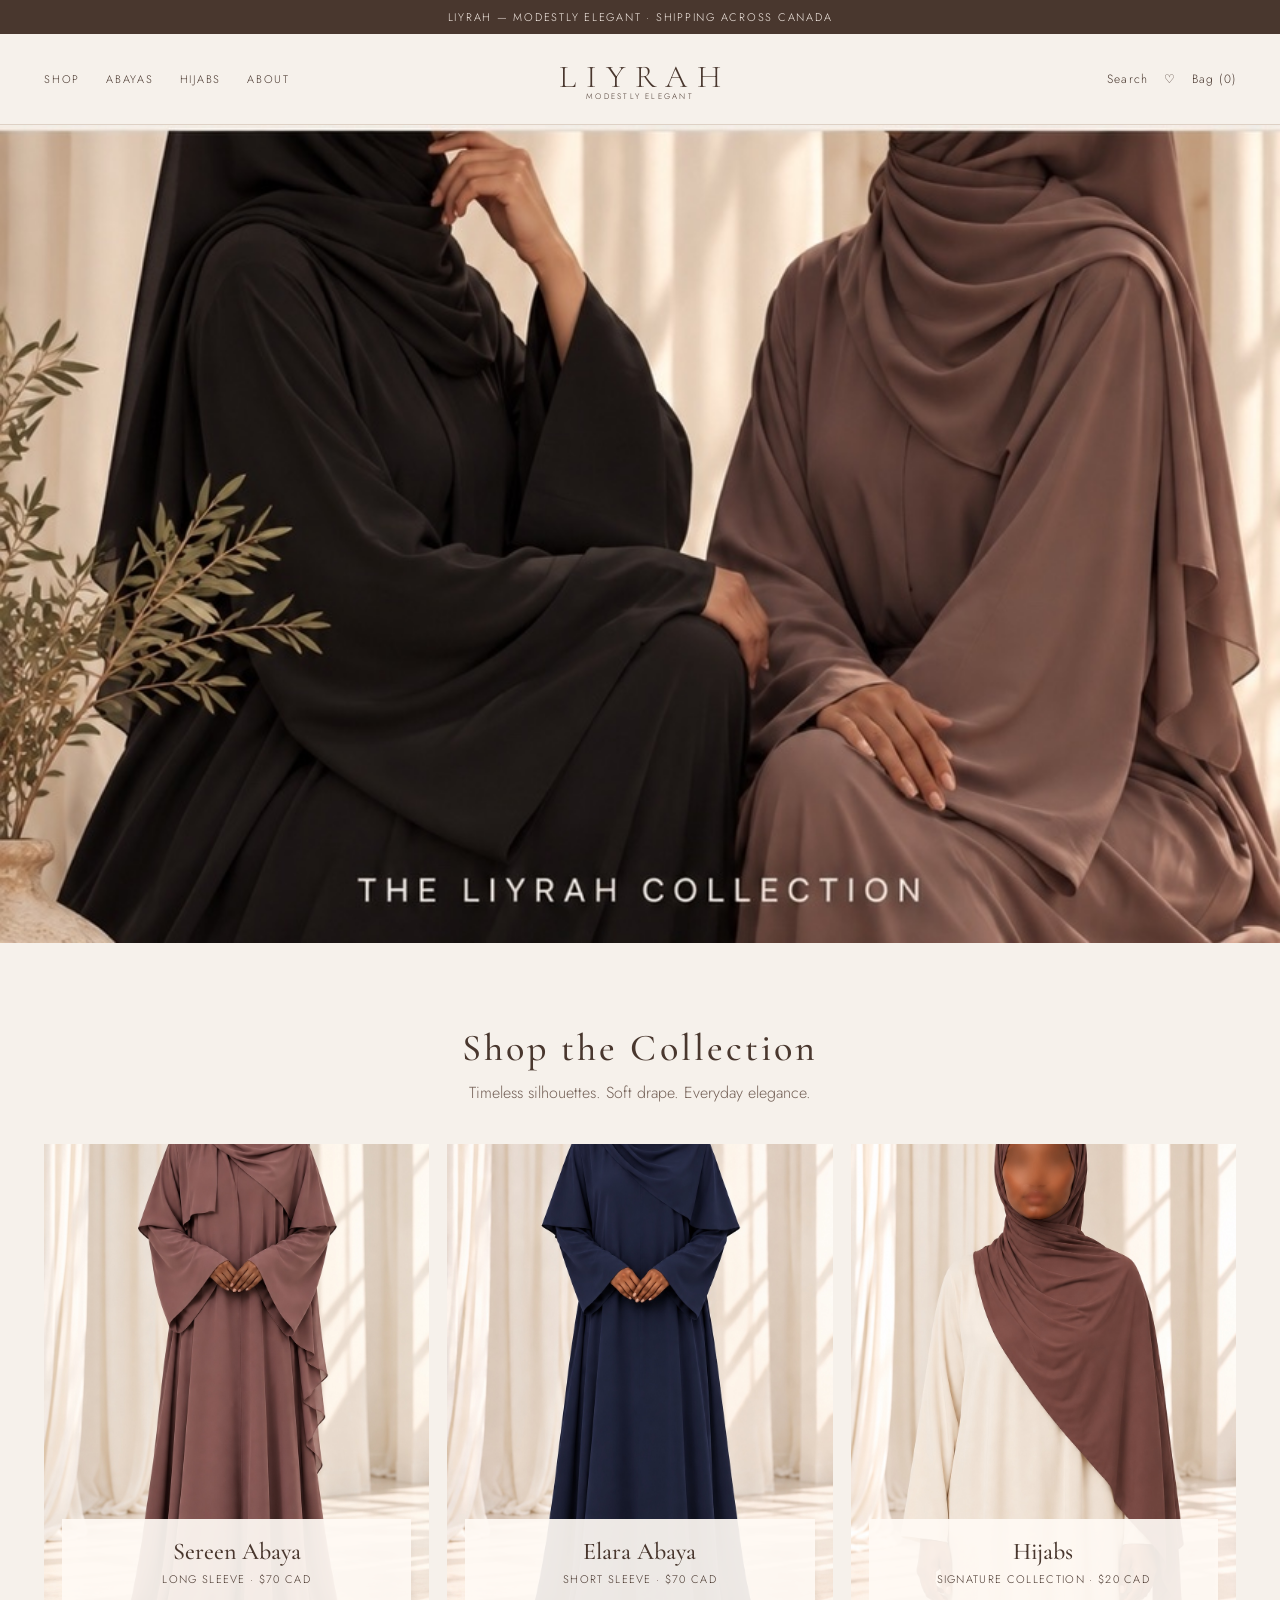
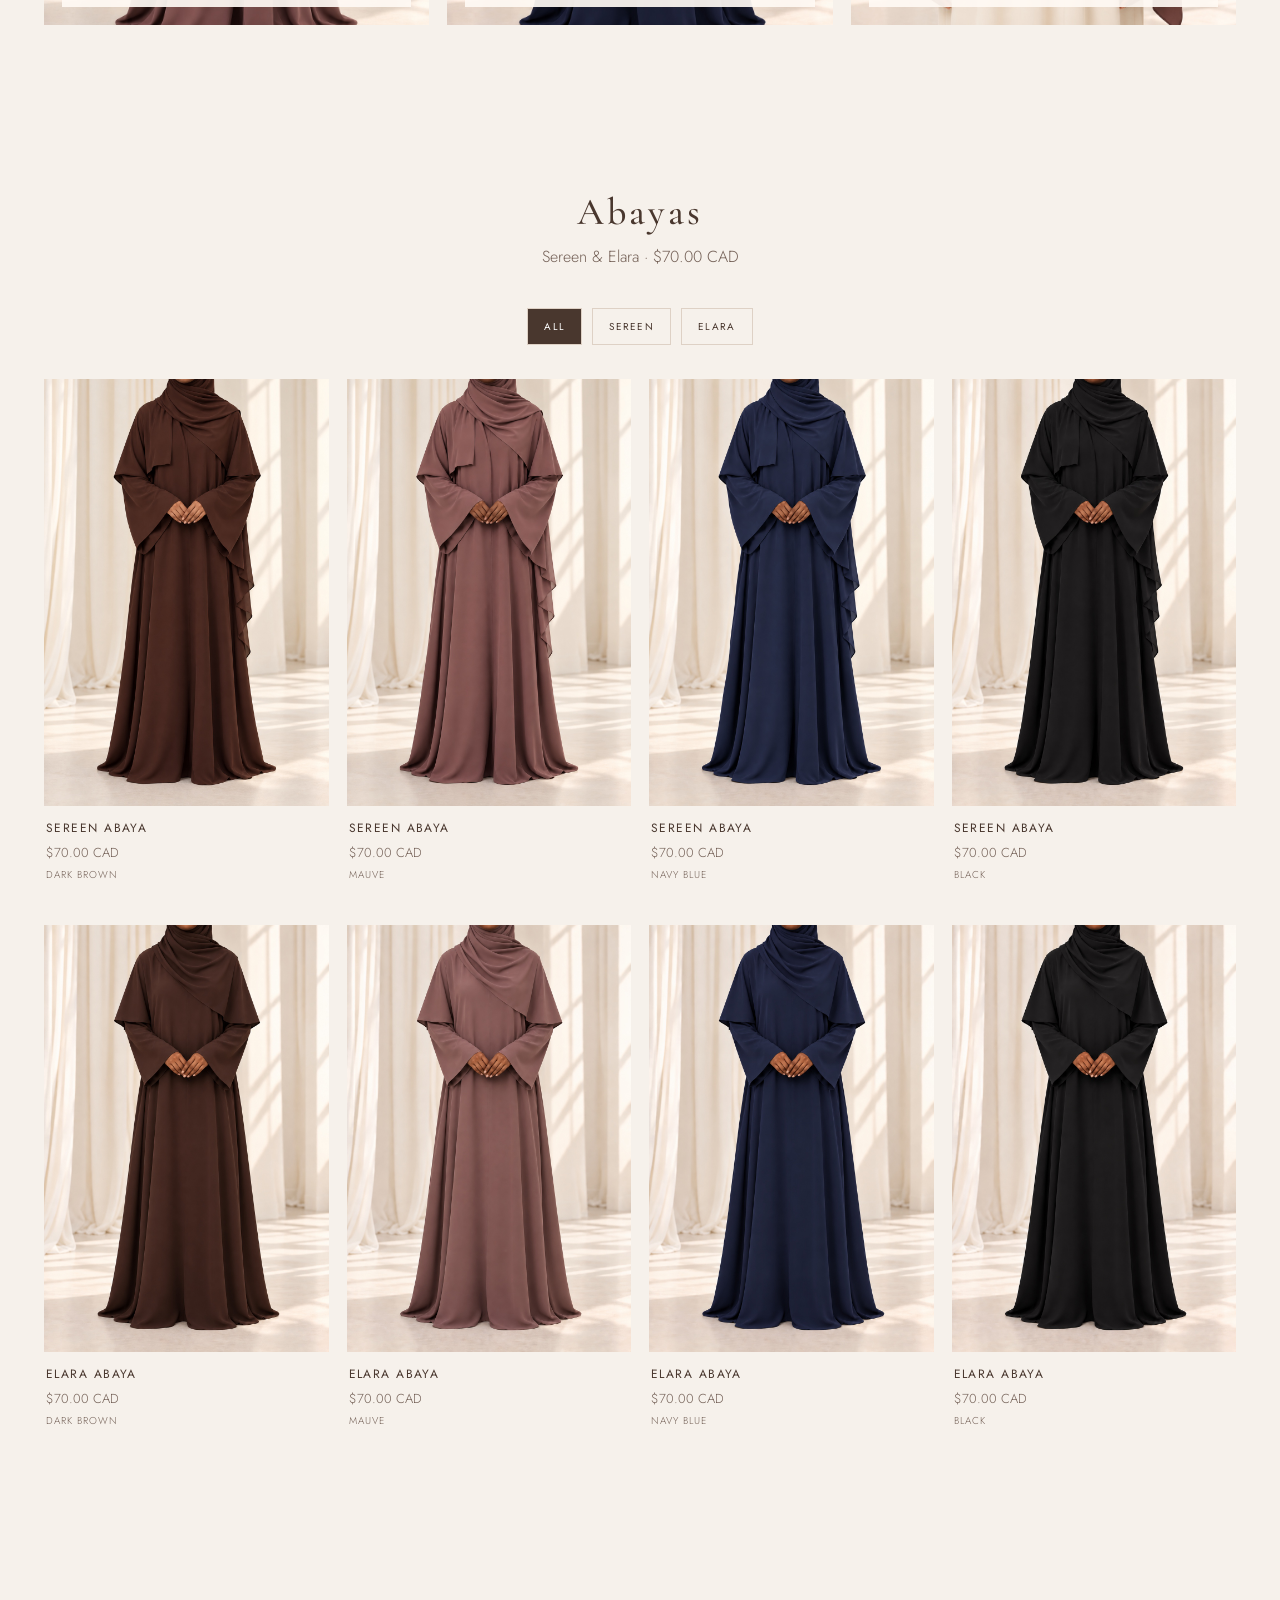
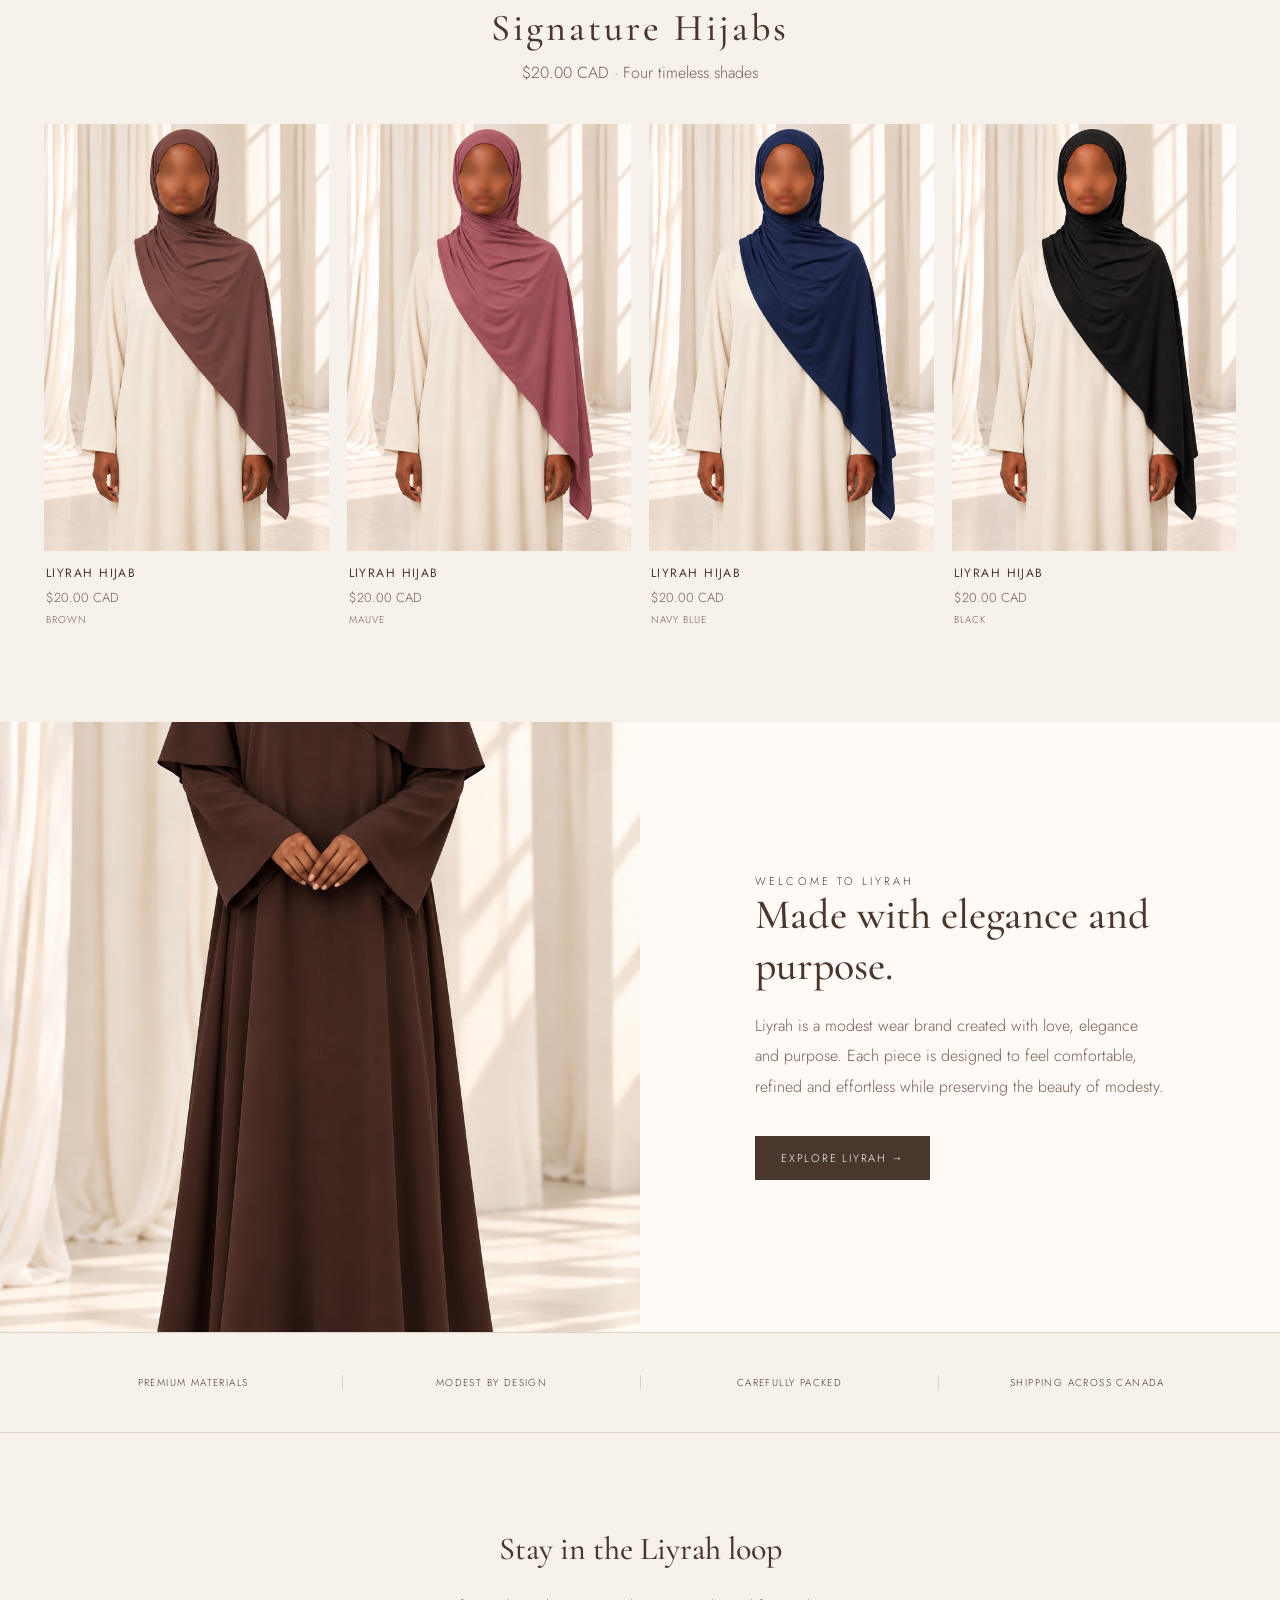
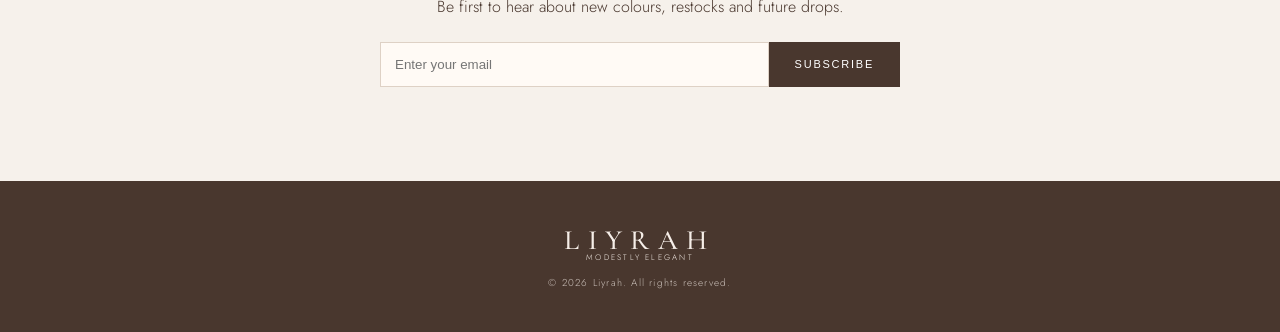
==== index.html @ 4d2ef441 "Add files via upload" ====
<!doctype html>
<html lang="en">
<head>
<meta charset="utf-8">
<meta name="viewport" content="width=device-width,initial-scale=1">
<title>Liyrah — Modestly Elegant</title>
<meta name="description" content="Shop Liyrah Sereen and Elara abayas and signature hijabs in Canada.">
<link rel="preconnect" href="https://fonts.googleapis.com">
<link rel="preconnect" href="https://fonts.gstatic.com" crossorigin>
<link href="https://fonts.googleapis.com/css2?family=Cormorant+Garamond:wght@400;500;600&family=Jost:wght@300;400;500&display=swap" rel="stylesheet">
<style>
:root{--cream:#f6f1eb;--paper:#fffaf5;--brown:#49372e;--soft:#746157;--mauve:#ad8989;--line:#ded1c5}
*{box-sizing:border-box}html{scroll-behavior:smooth}body{margin:0;background:var(--cream);color:var(--brown);font-family:Jost,sans-serif;font-weight:300}
a{color:inherit;text-decoration:none}img{display:block;width:100%}.wrap{max-width:1240px;margin:auto;padding:0 24px}
.announce{padding:9px;text-align:center;background:var(--brown);color:#f7eee7;font-size:11px;letter-spacing:.16em;text-transform:uppercase}
header{position:sticky;top:0;z-index:20;background:rgba(246,241,235,.96);border-bottom:1px solid var(--line)}
.nav{height:90px;display:grid;grid-template-columns:1fr auto 1fr;align-items:center}.links{display:flex;gap:26px;font-size:11px;letter-spacing:.16em;text-transform:uppercase}
.logo{text-align:center;font-family:"Cormorant Garamond",serif;font-size:32px;letter-spacing:.3em;text-indent:.3em}.tag{text-align:center;font-size:8px;letter-spacing:.28em;text-transform:uppercase;margin-top:-6px}.icons{text-align:right;font-size:12px;letter-spacing:.1em}
.hero{min-height:72vh;display:grid;grid-template-columns:1.05fr .95fr;background:var(--paper)}
.hero-copy{display:flex;flex-direction:column;justify-content:center;padding:70px max(28px,7vw)}
.kicker{font-size:11px;letter-spacing:.28em;text-transform:uppercase}.hero h1{font:500 clamp(48px,7vw,82px)/.92 "Cormorant Garamond",serif;margin:18px 0 24px}
.hero p{max-width:440px;color:var(--soft);line-height:1.8}.hero-img{min-height:620px;background:url("images/sereen-dark-brown.jpg") center 25%/cover no-repeat}
.btn{display:inline-block;margin-top:18px;padding:14px 26px;background:var(--brown);color:#fff;font-size:11px;letter-spacing:.16em;text-transform:uppercase;width:max-content}
.section{padding:82px 0}.title{text-align:center;font:500 38px "Cormorant Garamond",serif;letter-spacing:.08em;margin:0}.sub{text-align:center;color:var(--soft);margin:10px auto 40px}
.categories{display:grid;grid-template-columns:repeat(3,1fr);gap:18px}.cat{position:relative;overflow:hidden;background:#eee}.cat img{aspect-ratio:4/5;object-fit:cover;transition:.4s}.cat:hover img{transform:scale(1.015)}
.cat-label{position:absolute;inset:auto 18px 18px;background:rgba(255,250,245,.92);padding:18px;text-align:center}.cat-label strong{display:block;font:500 24px "Cormorant Garamond",serif}.cat-label span{font-size:11px;letter-spacing:.12em;text-transform:uppercase}
.filters{display:flex;justify-content:center;gap:10px;flex-wrap:wrap;margin-bottom:34px}.filter{border:1px solid var(--line);background:transparent;padding:10px 16px;color:var(--brown);cursor:pointer;font:400 10px Jost;letter-spacing:.13em;text-transform:uppercase}.filter.active{background:var(--brown);color:#fff}
.grid{display:grid;grid-template-columns:repeat(4,1fr);gap:30px 18px}.product{position:relative}.product img{aspect-ratio:2/3;object-fit:cover;background:#eee}.meta{padding:13px 2px}.meta h3{font-size:12px;letter-spacing:.12em;text-transform:uppercase;font-weight:400;margin:0 0 6px}.meta p{font-size:13px;color:var(--soft);margin:0}.colour{font-size:10px!important;letter-spacing:.1em;text-transform:uppercase;margin-top:5px!important}
.story{background:var(--paper)}.story-grid{display:grid;grid-template-columns:1fr 1fr;align-items:center}.story-img img{height:610px;object-fit:cover}.story-copy{padding:60px 9vw}.story-copy h2{font:500 42px "Cormorant Garamond",serif;margin:0 0 20px}.story-copy p{color:var(--soft);line-height:1.9}
.trust{padding:42px 0;border-top:1px solid var(--line);border-bottom:1px solid var(--line)}.trust-grid{display:grid;grid-template-columns:repeat(4,1fr);text-align:center;font-size:10px;letter-spacing:.14em;text-transform:uppercase}.trust-grid div+div{border-left:1px solid var(--line)}
.news{padding:70px 0;text-align:center}.news h2{font:500 32px "Cormorant Garamond",serif}.news form{display:flex;max-width:520px;margin:24px auto}.news input{flex:1;padding:14px;border:1px solid var(--line);background:var(--paper)}.news button{border:0;margin:0}
footer{background:var(--brown);color:#f6eee8;padding:42px 0;text-align:center}.foot-logo{font:500 28px "Cormorant Garamond",serif;letter-spacing:.3em}.copyright{font-size:10px;letter-spacing:.12em;margin-top:12px;opacity:.75}
@media(max-width:850px){.links{display:none}.nav{grid-template-columns:1fr auto}.logo{text-align:left}.tag{text-align:left}.hero{grid-template-columns:1fr}.hero-copy{order:2}.hero-img{min-height:68vh}.categories{grid-template-columns:1fr}.grid{grid-template-columns:repeat(2,1fr)}.story-grid{grid-template-columns:1fr}.story-img img{height:auto}.trust-grid{grid-template-columns:1fr 1fr;gap:24px}.trust-grid div+div{border:0}}
@media(max-width:520px){.wrap{padding:0 14px}.nav{height:72px}.logo{font-size:25px}.hero-copy{padding:48px 24px}.hero-img{min-height:560px}.section{padding:58px 0}.grid{gap:22px 10px}.meta h3{font-size:10px}.news form{flex-direction:column;gap:8px}.news button{width:100%}}
</style>

<style>
.hero{position:relative!important;min-height:calc(100vh - 99px)!important;display:flex!important;align-items:flex-end!important;justify-content:center!important;text-align:center!important;background:url("images/liyrah-homepage-hero.jpg") center top/cover no-repeat!important;overflow:hidden}
.hero:after{content:"";position:absolute;inset:0;background:linear-gradient(to bottom,rgba(30,20,15,.02),rgba(20,12,10,.32))}
.hero-copy{position:relative!important;z-index:2;color:#fff!important;display:flex!important;flex-direction:column!important;align-items:center!important;padding:70px 24px 88px!important;width:100%!important}
.hero .kicker{font-size:12px;letter-spacing:.32em;text-transform:uppercase}
.hero h1{font:500 clamp(54px,8vw,94px)/.88 "Cormorant Garamond",serif!important;text-transform:uppercase;margin:20px 0 22px!important}
.hero p{max-width:620px!important;color:#fff!important;font-size:16px;line-height:1.7;margin:0 auto 10px!important}
.hero-actions{display:flex;flex-direction:column;gap:12px;width:min(455px,90vw);margin-top:18px}
.hero-actions .btn{width:100%;margin:0;background:#f7f1eb;color:var(--brown);font-weight:500}
.hero-actions .btn.alt{background:rgba(54,35,28,.28);color:#fff;border:1px solid rgba(255,255,255,.9)}
@media(max-width:520px){.hero{min-height:calc(100svh - 81px)!important;background-position:center top!important}.hero-copy{padding:44px 18px 64px!important}.hero h1{font-size:58px!important}.hero p{font-size:14px!important}}
</style>

<style>
.hero{
  position:relative!important;
  min-height:0!important;
  height:auto!important;
  aspect-ratio:864/1416!important;
  width:100%!important;
  background-image:url("images/liyrah-homepage-hero.jpg")!important;
  background-size:100% 100%!important;
  background-position:center center!important;
  background-repeat:no-repeat!important;
  align-items:flex-start!important;
}
.hero-copy{
  position:absolute!important;
  inset:0!important;
  justify-content:flex-start!important;
  padding:clamp(70px,18vw,280px) 24px 60px!important;
}
@media(max-width:520px){
  .hero{
    min-height:0!important;
    aspect-ratio:864/1416!important;
    background-size:100% 100%!important;
    background-position:center center!important;
  }
  .hero-copy{
    padding:clamp(110px,31vw,190px) 18px 42px!important;
  }
}
</style>

<style>
.hero.models-only{
  width:100%!important;
  height:auto!important;
  min-height:0!important;
  aspect-ratio:864/552!important;
  background:url("images/liyrah-homepage-hero.jpg") center center/100% 100% no-repeat!important;
}
.hero.models-only::after{display:none!important}
@media(max-width:520px){
  .hero.models-only{
    min-height:0!important;
    aspect-ratio:864/552!important;
    background-size:100% 100%!important;
  }
}
</style>
</head>
<body>
<div class="announce">Liyrah — Modestly Elegant · Shipping Across Canada</div>
<header><div class="wrap nav">
<div class="links"><a href="#shop">Shop</a><a href="#abayas">Abayas</a><a href="#hijabs">Hijabs</a><a href="#about">About</a></div>
<div><div class="logo">LIYRAH</div><div class="tag">Modestly Elegant</div></div>
<div class="icons">Search &nbsp; ♡ &nbsp; Bag (0)</div>
</div></header>

<section class="hero models-only" id="home" aria-label="Liyrah models wearing black and taupe abayas"></section>

<section class="section" id="shop"><div class="wrap">
<h2 class="title">Shop the Collection</h2><p class="sub">Timeless silhouettes. Soft drape. Everyday elegance.</p>
<div class="categories">
<a class="cat" href="#abayas"><img src="images/sereen-mauve.jpg" alt="Mauve Sereen abaya"><div class="cat-label"><strong>Sereen Abaya</strong><span>Long Sleeve · $70 CAD</span></div></a>
<a class="cat" href="#abayas"><img src="images/elara-navy.jpg" alt="Navy Elara abaya"><div class="cat-label"><strong>Elara Abaya</strong><span>Short Sleeve · $70 CAD</span></div></a>
<a class="cat" href="#hijabs"><img src="images/hijab-brown.jpg" alt="Brown Liyrah hijab"><div class="cat-label"><strong>Hijabs</strong><span>Signature Collection · $20 CAD</span></div></a>
</div></div></section>

<section class="section" id="abayas"><div class="wrap">
<h2 class="title">Abayas</h2><p class="sub">Sereen & Elara · $70.00 CAD</p>
<div class="filters"><button class="filter active" data-filter="all">All</button><button class="filter" data-filter="sereen">Sereen</button><button class="filter" data-filter="elara">Elara</button></div>
<div class="grid">
<article class="product" data-kind="sereen"><img src="images/sereen-dark-brown.jpg" alt="Sereen Abaya — Dark Brown"><div class="meta"><h3>Sereen Abaya</h3><p>$70.00 CAD</p><p class="colour">Dark Brown</p></div></article>
<article class="product" data-kind="sereen"><img src="images/sereen-mauve.jpg" alt="Sereen Abaya — Mauve"><div class="meta"><h3>Sereen Abaya</h3><p>$70.00 CAD</p><p class="colour">Mauve</p></div></article>
<article class="product" data-kind="sereen"><img src="images/sereen-navy.jpg" alt="Sereen Abaya — Navy Blue"><div class="meta"><h3>Sereen Abaya</h3><p>$70.00 CAD</p><p class="colour">Navy Blue</p></div></article>
<article class="product" data-kind="sereen"><img src="images/sereen-black.jpg" alt="Sereen Abaya — Black"><div class="meta"><h3>Sereen Abaya</h3><p>$70.00 CAD</p><p class="colour">Black</p></div></article>
<article class="product" data-kind="elara"><img src="images/elara-dark-brown.jpg" alt="Elara Abaya — Dark Brown"><div class="meta"><h3>Elara Abaya</h3><p>$70.00 CAD</p><p class="colour">Dark Brown</p></div></article>
<article class="product" data-kind="elara"><img src="images/elara-mauve.jpg" alt="Elara Abaya — Mauve"><div class="meta"><h3>Elara Abaya</h3><p>$70.00 CAD</p><p class="colour">Mauve</p></div></article>
<article class="product" data-kind="elara"><img src="images/elara-navy.jpg" alt="Elara Abaya — Navy Blue"><div class="meta"><h3>Elara Abaya</h3><p>$70.00 CAD</p><p class="colour">Navy Blue</p></div></article>
<article class="product" data-kind="elara"><img src="images/elara-black.jpg" alt="Elara Abaya — Black"><div class="meta"><h3>Elara Abaya</h3><p>$70.00 CAD</p><p class="colour">Black</p></div></article>
</div></div></section>

<section class="section" id="hijabs"><div class="wrap">
<h2 class="title">Signature Hijabs</h2><p class="sub">$20.00 CAD · Four timeless shades</p><div class="grid">
<article class="product"><img src="images/hijab-brown.jpg" alt="Liyrah Hijab — Brown"><div class="meta"><h3>Liyrah Hijab</h3><p>$20.00 CAD</p><p class="colour">Brown</p></div></article>
<article class="product"><img src="images/hijab-mauve.jpg" alt="Liyrah Hijab — Mauve"><div class="meta"><h3>Liyrah Hijab</h3><p>$20.00 CAD</p><p class="colour">Mauve</p></div></article>
<article class="product"><img src="images/hijab-navy.jpg" alt="Liyrah Hijab — Navy Blue"><div class="meta"><h3>Liyrah Hijab</h3><p>$20.00 CAD</p><p class="colour">Navy Blue</p></div></article>
<article class="product"><img src="images/hijab-black.jpg" alt="Liyrah Hijab — Black"><div class="meta"><h3>Liyrah Hijab</h3><p>$20.00 CAD</p><p class="colour">Black</p></div></article>
</div></div></section>

<section class="story" id="about"><div class="story-grid">
<div class="story-img"><img src="images/elara-dark-brown.jpg" alt="Dark brown Elara abaya"></div>
<div class="story-copy"><div class="kicker">Welcome to Liyrah</div><h2>Made with elegance and purpose.</h2><p>Liyrah is a modest wear brand created with love, elegance and purpose. Each piece is designed to feel comfortable, refined and effortless while preserving the beauty of modesty.</p><a class="btn" href="#shop">Explore Liyrah →</a></div>
</div></section>

<section class="trust"><div class="wrap trust-grid"><div>Premium Materials</div><div>Modest by Design</div><div>Carefully Packed</div><div>Shipping Across Canada</div></div></section>
<section class="news"><div class="wrap"><h2>Stay in the Liyrah loop</h2><p>Be first to hear about new colours, restocks and future drops.</p><form name="newsletter" method="POST" data-netlify="true"><input type="hidden" name="form-name" value="newsletter"><input type="email" name="email" required placeholder="Enter your email"><button class="btn" type="submit">Subscribe</button></form></div></section>
<footer><div class="wrap"><div class="foot-logo">LIYRAH</div><div class="tag">Modestly Elegant</div><div class="copyright">© 2026 Liyrah. All rights reserved.</div></div></footer>

<script>
document.querySelectorAll('.filter').forEach(btn=>btn.addEventListener('click',()=>{
 document.querySelectorAll('.filter').forEach(b=>b.classList.remove('active'));btn.classList.add('active');
 const f=btn.dataset.filter;document.querySelectorAll('#abayas .product').forEach(p=>p.style.display=(f==='all'||p.dataset.kind===f)?'block':'none');
}));
</script>
</body></html>
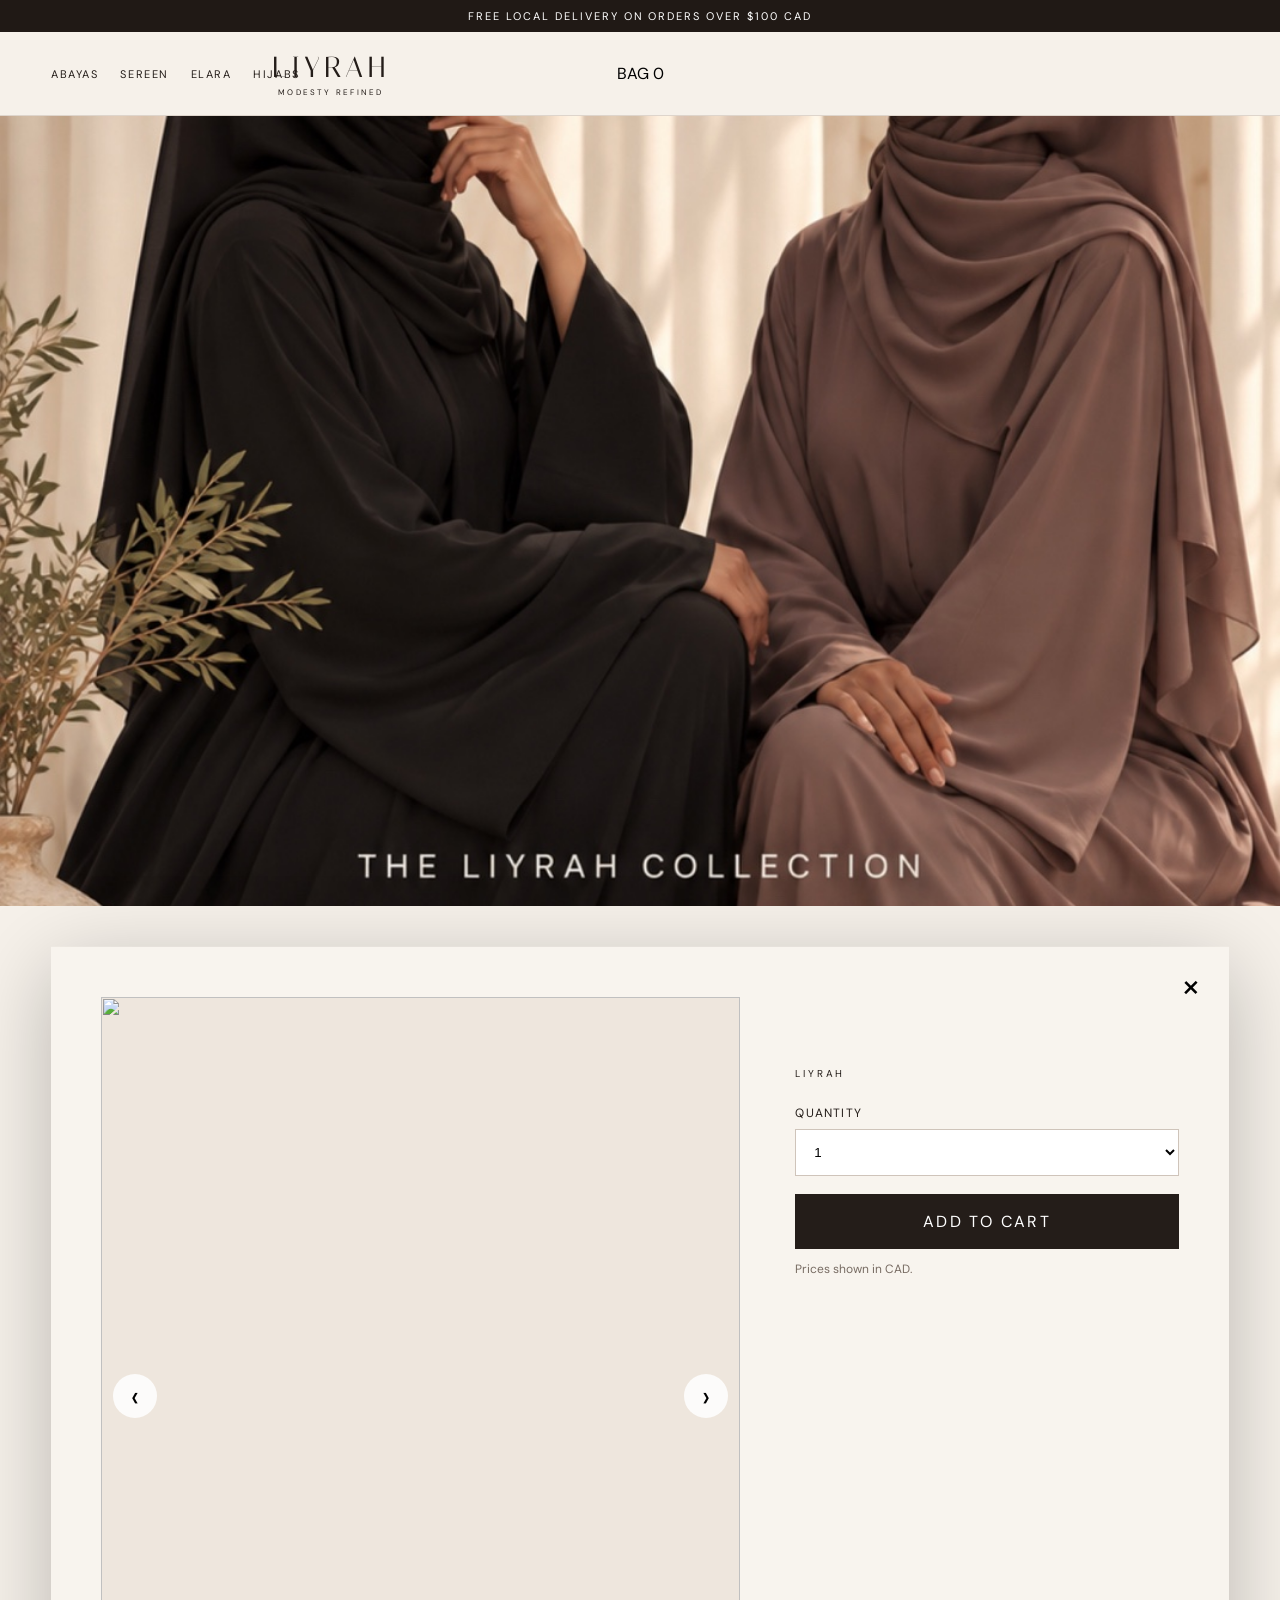
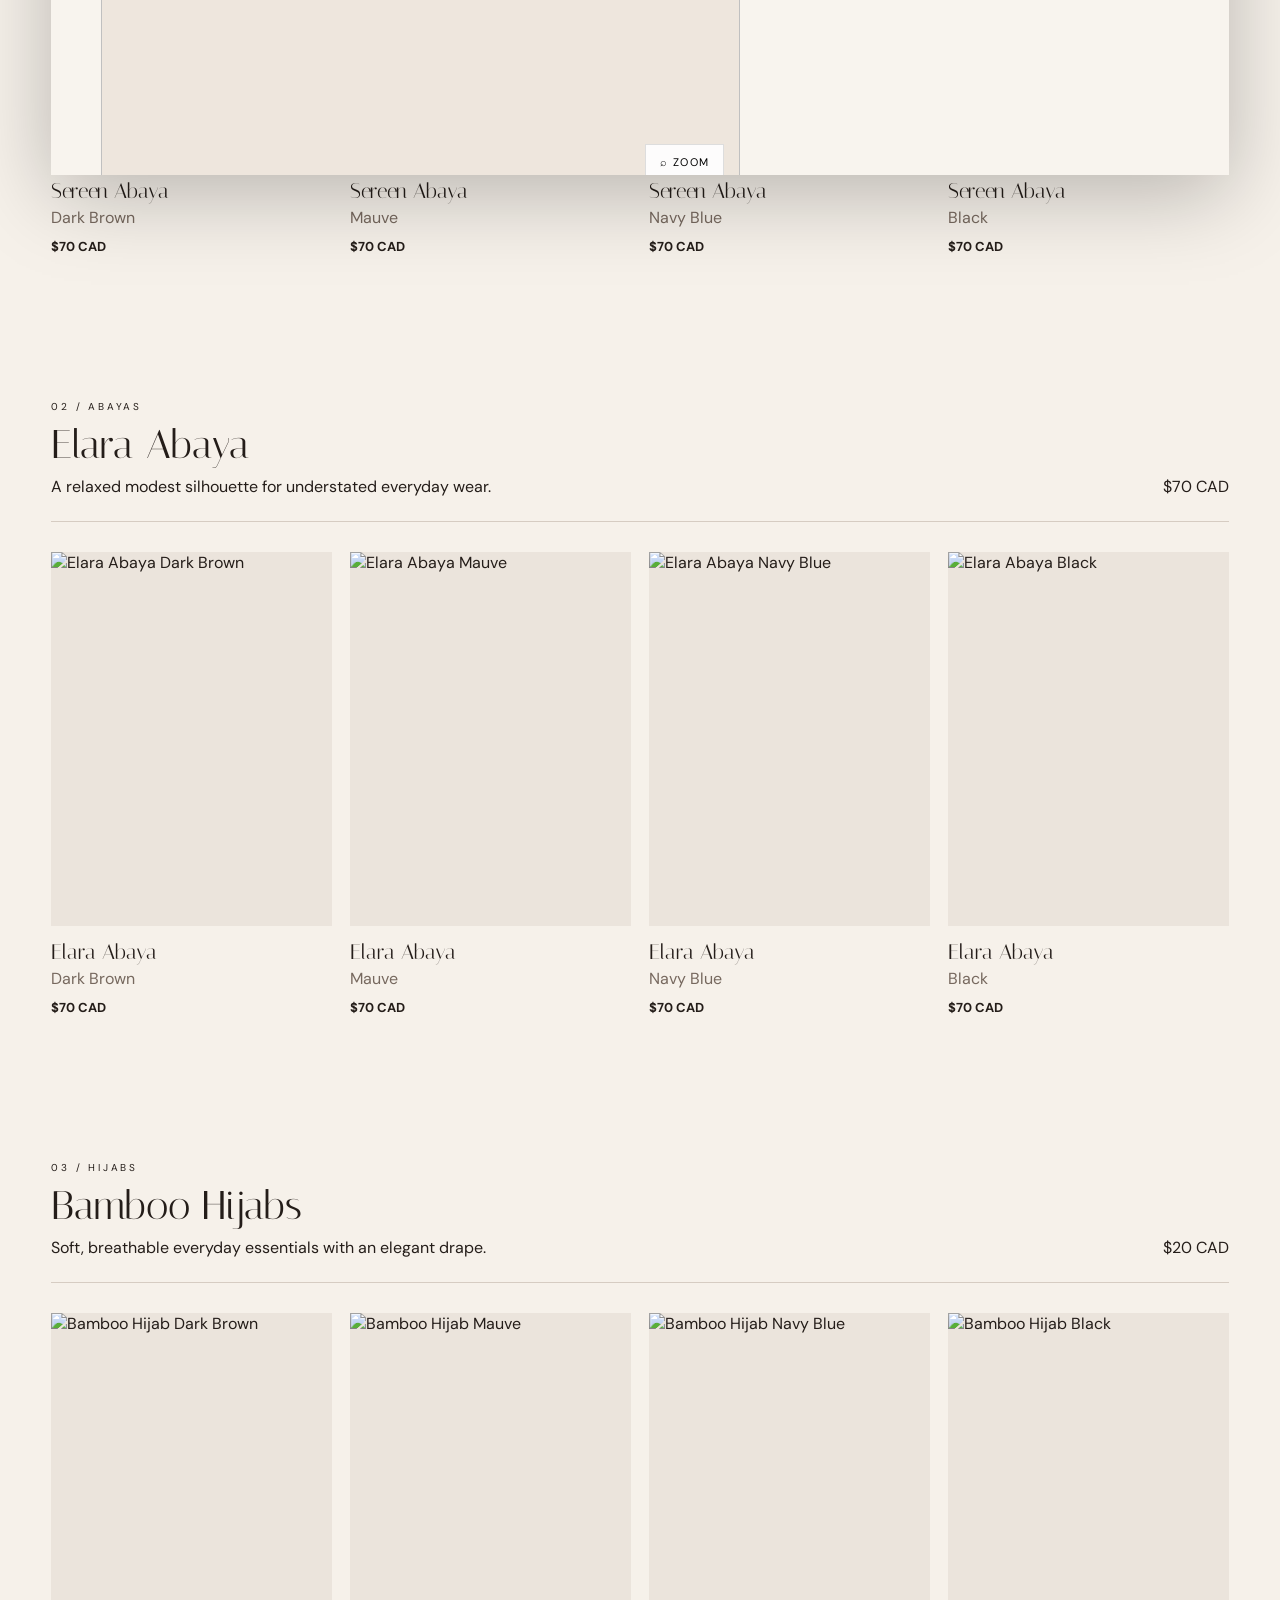
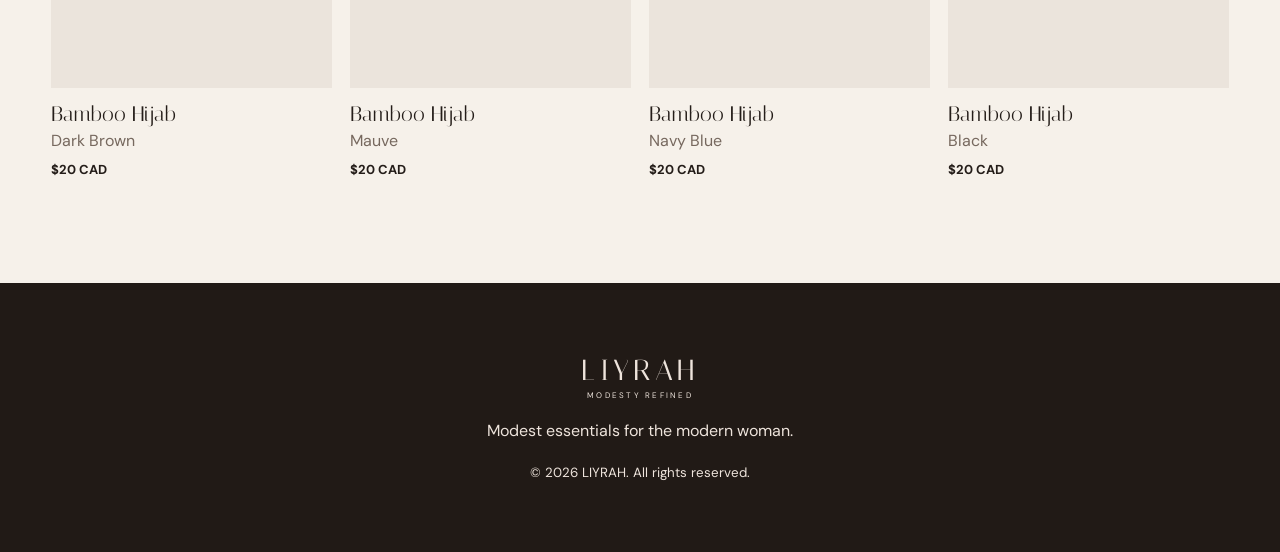
==== commit 2d8d80b9: "Add files via upload" ====
--- a/index.html
+++ b/index.html
@@ -1,155 +1,159 @@
 <!doctype html>
 <html lang="en">
 <head>
-<meta charset="utf-8">
-<meta name="viewport" content="width=device-width,initial-scale=1">
-<title>Liyrah — Modestly Elegant</title>
-<meta name="description" content="Shop Liyrah Sereen and Elara abayas and signature hijabs in Canada.">
-<link rel="preconnect" href="https://fonts.googleapis.com">
-<link rel="preconnect" href="https://fonts.gstatic.com" crossorigin>
-<link href="https://fonts.googleapis.com/css2?family=Cormorant+Garamond:wght@400;500;600&family=Jost:wght@300;400;500&display=swap" rel="stylesheet">
-<style>
-:root{--cream:#f6f1eb;--paper:#fffaf5;--brown:#49372e;--soft:#746157;--mauve:#ad8989;--line:#ded1c5}
-*{box-sizing:border-box}html{scroll-behavior:smooth}body{margin:0;background:var(--cream);color:var(--brown);font-family:Jost,sans-serif;font-weight:300}
-a{color:inherit;text-decoration:none}img{display:block;width:100%}.wrap{max-width:1240px;margin:auto;padding:0 24px}
-.announce{padding:9px;text-align:center;background:var(--brown);color:#f7eee7;font-size:11px;letter-spacing:.16em;text-transform:uppercase}
-header{position:sticky;top:0;z-index:20;background:rgba(246,241,235,.96);border-bottom:1px solid var(--line)}
-.nav{height:90px;display:grid;grid-template-columns:1fr auto 1fr;align-items:center}.links{display:flex;gap:26px;font-size:11px;letter-spacing:.16em;text-transform:uppercase}
-.logo{text-align:center;font-family:"Cormorant Garamond",serif;font-size:32px;letter-spacing:.3em;text-indent:.3em}.tag{text-align:center;font-size:8px;letter-spacing:.28em;text-transform:uppercase;margin-top:-6px}.icons{text-align:right;font-size:12px;letter-spacing:.1em}
-.hero{min-height:72vh;display:grid;grid-template-columns:1.05fr .95fr;background:var(--paper)}
-.hero-copy{display:flex;flex-direction:column;justify-content:center;padding:70px max(28px,7vw)}
-.kicker{font-size:11px;letter-spacing:.28em;text-transform:uppercase}.hero h1{font:500 clamp(48px,7vw,82px)/.92 "Cormorant Garamond",serif;margin:18px 0 24px}
-.hero p{max-width:440px;color:var(--soft);line-height:1.8}.hero-img{min-height:620px;background:url("images/sereen-dark-brown.jpg") center 25%/cover no-repeat}
-.btn{display:inline-block;margin-top:18px;padding:14px 26px;background:var(--brown);color:#fff;font-size:11px;letter-spacing:.16em;text-transform:uppercase;width:max-content}
-.section{padding:82px 0}.title{text-align:center;font:500 38px "Cormorant Garamond",serif;letter-spacing:.08em;margin:0}.sub{text-align:center;color:var(--soft);margin:10px auto 40px}
-.categories{display:grid;grid-template-columns:repeat(3,1fr);gap:18px}.cat{position:relative;overflow:hidden;background:#eee}.cat img{aspect-ratio:4/5;object-fit:cover;transition:.4s}.cat:hover img{transform:scale(1.015)}
-.cat-label{position:absolute;inset:auto 18px 18px;background:rgba(255,250,245,.92);padding:18px;text-align:center}.cat-label strong{display:block;font:500 24px "Cormorant Garamond",serif}.cat-label span{font-size:11px;letter-spacing:.12em;text-transform:uppercase}
-.filters{display:flex;justify-content:center;gap:10px;flex-wrap:wrap;margin-bottom:34px}.filter{border:1px solid var(--line);background:transparent;padding:10px 16px;color:var(--brown);cursor:pointer;font:400 10px Jost;letter-spacing:.13em;text-transform:uppercase}.filter.active{background:var(--brown);color:#fff}
-.grid{display:grid;grid-template-columns:repeat(4,1fr);gap:30px 18px}.product{position:relative}.product img{aspect-ratio:2/3;object-fit:cover;background:#eee}.meta{padding:13px 2px}.meta h3{font-size:12px;letter-spacing:.12em;text-transform:uppercase;font-weight:400;margin:0 0 6px}.meta p{font-size:13px;color:var(--soft);margin:0}.colour{font-size:10px!important;letter-spacing:.1em;text-transform:uppercase;margin-top:5px!important}
-.story{background:var(--paper)}.story-grid{display:grid;grid-template-columns:1fr 1fr;align-items:center}.story-img img{height:610px;object-fit:cover}.story-copy{padding:60px 9vw}.story-copy h2{font:500 42px "Cormorant Garamond",serif;margin:0 0 20px}.story-copy p{color:var(--soft);line-height:1.9}
-.trust{padding:42px 0;border-top:1px solid var(--line);border-bottom:1px solid var(--line)}.trust-grid{display:grid;grid-template-columns:repeat(4,1fr);text-align:center;font-size:10px;letter-spacing:.14em;text-transform:uppercase}.trust-grid div+div{border-left:1px solid var(--line)}
-.news{padding:70px 0;text-align:center}.news h2{font:500 32px "Cormorant Garamond",serif}.news form{display:flex;max-width:520px;margin:24px auto}.news input{flex:1;padding:14px;border:1px solid var(--line);background:var(--paper)}.news button{border:0;margin:0}
-footer{background:var(--brown);color:#f6eee8;padding:42px 0;text-align:center}.foot-logo{font:500 28px "Cormorant Garamond",serif;letter-spacing:.3em}.copyright{font-size:10px;letter-spacing:.12em;margin-top:12px;opacity:.75}
-@media(max-width:850px){.links{display:none}.nav{grid-template-columns:1fr auto}.logo{text-align:left}.tag{text-align:left}.hero{grid-template-columns:1fr}.hero-copy{order:2}.hero-img{min-height:68vh}.categories{grid-template-columns:1fr}.grid{grid-template-columns:repeat(2,1fr)}.story-grid{grid-template-columns:1fr}.story-img img{height:auto}.trust-grid{grid-template-columns:1fr 1fr;gap:24px}.trust-grid div+div{border:0}}
-@media(max-width:520px){.wrap{padding:0 14px}.nav{height:72px}.logo{font-size:25px}.hero-copy{padding:48px 24px}.hero-img{min-height:560px}.section{padding:58px 0}.grid{gap:22px 10px}.meta h3{font-size:10px}.news form{flex-direction:column;gap:8px}.news button{width:100%}}
-</style>
-
-<style>
-.hero{position:relative!important;min-height:calc(100vh - 99px)!important;display:flex!important;align-items:flex-end!important;justify-content:center!important;text-align:center!important;background:url("images/liyrah-homepage-hero.jpg") center top/cover no-repeat!important;overflow:hidden}
-.hero:after{content:"";position:absolute;inset:0;background:linear-gradient(to bottom,rgba(30,20,15,.02),rgba(20,12,10,.32))}
-.hero-copy{position:relative!important;z-index:2;color:#fff!important;display:flex!important;flex-direction:column!important;align-items:center!important;padding:70px 24px 88px!important;width:100%!important}
-.hero .kicker{font-size:12px;letter-spacing:.32em;text-transform:uppercase}
-.hero h1{font:500 clamp(54px,8vw,94px)/.88 "Cormorant Garamond",serif!important;text-transform:uppercase;margin:20px 0 22px!important}
-.hero p{max-width:620px!important;color:#fff!important;font-size:16px;line-height:1.7;margin:0 auto 10px!important}
-.hero-actions{display:flex;flex-direction:column;gap:12px;width:min(455px,90vw);margin-top:18px}
-.hero-actions .btn{width:100%;margin:0;background:#f7f1eb;color:var(--brown);font-weight:500}
-.hero-actions .btn.alt{background:rgba(54,35,28,.28);color:#fff;border:1px solid rgba(255,255,255,.9)}
-@media(max-width:520px){.hero{min-height:calc(100svh - 81px)!important;background-position:center top!important}.hero-copy{padding:44px 18px 64px!important}.hero h1{font-size:58px!important}.hero p{font-size:14px!important}}
-</style>
-
-<style>
-.hero{
-  position:relative!important;
-  min-height:0!important;
-  height:auto!important;
-  aspect-ratio:864/1416!important;
-  width:100%!important;
-  background-image:url("images/liyrah-homepage-hero.jpg")!important;
-  background-size:100% 100%!important;
-  background-position:center center!important;
-  background-repeat:no-repeat!important;
-  align-items:flex-start!important;
-}
-.hero-copy{
-  position:absolute!important;
-  inset:0!important;
-  justify-content:flex-start!important;
-  padding:clamp(70px,18vw,280px) 24px 60px!important;
-}
-@media(max-width:520px){
-  .hero{
-    min-height:0!important;
-    aspect-ratio:864/1416!important;
-    background-size:100% 100%!important;
-    background-position:center center!important;
-  }
-  .hero-copy{
-    padding:clamp(110px,31vw,190px) 18px 42px!important;
-  }
-}
-</style>
-
-<style>
-.hero.models-only{
-  width:100%!important;
-  height:auto!important;
-  min-height:0!important;
-  aspect-ratio:864/552!important;
-  background:url("images/liyrah-homepage-hero.jpg") center center/100% 100% no-repeat!important;
-}
-.hero.models-only::after{display:none!important}
-@media(max-width:520px){
-  .hero.models-only{
-    min-height:0!important;
-    aspect-ratio:864/552!important;
-    background-size:100% 100%!important;
-  }
-}
-</style>
+  <meta charset="utf-8">
+  <meta name="viewport" content="width=device-width,initial-scale=1">
+  <title>LIYRAH — Modestly Elegant</title>
+  <meta name="description" content="Liyrah modest wear — Sereen and Elara abayas and hijabs.">
+  <link rel="preconnect" href="https://fonts.googleapis.com">
+  <link rel="preconnect" href="https://fonts.gstatic.com" crossorigin>
+  <link href="https://fonts.googleapis.com/css2?family=DM+Sans:wght@300;400;500;600&family=Italiana&display=swap" rel="stylesheet">
+  <link rel="stylesheet" href="styles.css">
 </head>
 <body>
-<div class="announce">Liyrah — Modestly Elegant · Shipping Across Canada</div>
-<header><div class="wrap nav">
-<div class="links"><a href="#shop">Shop</a><a href="#abayas">Abayas</a><a href="#hijabs">Hijabs</a><a href="#about">About</a></div>
-<div><div class="logo">LIYRAH</div><div class="tag">Modestly Elegant</div></div>
-<div class="icons">Search &nbsp; ♡ &nbsp; Bag (0)</div>
-</div></header>
+<div class="announcement">FREE LOCAL DELIVERY ON ORDERS OVER $100 CAD</div>
 
-<section class="hero models-only" id="home" aria-label="Liyrah models wearing black and taupe abayas"></section>
+<header class="site-header">
+  <button class="icon menu-btn" id="menuBtn" aria-label="Open menu">☰</button>
+  <a class="logo" href="#home">LIYRAH<span>MODESTY REFINED</span></a>
+  <nav id="nav">
+    <a href="#abayas">ABAYAS</a>
+    <a href="#sereen">SEREEN</a>
+    <a href="#elara">ELARA</a>
+    <a href="#hijabs">HIJABS</a>
+  </nav>
+  <button class="icon bag-btn" id="bagBtn">BAG <span id="cartCount">0</span></button>
+</header>
 
-<section class="section" id="shop"><div class="wrap">
-<h2 class="title">Shop the Collection</h2><p class="sub">Timeless silhouettes. Soft drape. Everyday elegance.</p>
-<div class="categories">
-<a class="cat" href="#abayas"><img src="images/sereen-mauve.jpg" alt="Mauve Sereen abaya"><div class="cat-label"><strong>Sereen Abaya</strong><span>Long Sleeve · $70 CAD</span></div></a>
-<a class="cat" href="#abayas"><img src="images/elara-navy.jpg" alt="Navy Elara abaya"><div class="cat-label"><strong>Elara Abaya</strong><span>Short Sleeve · $70 CAD</span></div></a>
-<a class="cat" href="#hijabs"><img src="images/hijab-brown.jpg" alt="Brown Liyrah hijab"><div class="cat-label"><strong>Hijabs</strong><span>Signature Collection · $20 CAD</span></div></a>
-</div></div></section>
+<section class="hero" id="home">
+  <img src="images/liyrah-hero.jpeg" alt="The Liyrah Collection" class="hero-image">
+  <div class="hero-links">
+    <a href="#abayas" aria-label="Shop abayas"></a>
+    <a href="#hijabs" aria-label="Shop hijabs"></a>
+  </div>
+</section>
 
-<section class="section" id="abayas"><div class="wrap">
-<h2 class="title">Abayas</h2><p class="sub">Sereen & Elara · $70.00 CAD</p>
-<div class="filters"><button class="filter active" data-filter="all">All</button><button class="filter" data-filter="sereen">Sereen</button><button class="filter" data-filter="elara">Elara</button></div>
-<div class="grid">
-<article class="product" data-kind="sereen"><img src="images/sereen-dark-brown.jpg" alt="Sereen Abaya — Dark Brown"><div class="meta"><h3>Sereen Abaya</h3><p>$70.00 CAD</p><p class="colour">Dark Brown</p></div></article>
-<article class="product" data-kind="sereen"><img src="images/sereen-mauve.jpg" alt="Sereen Abaya — Mauve"><div class="meta"><h3>Sereen Abaya</h3><p>$70.00 CAD</p><p class="colour">Mauve</p></div></article>
-<article class="product" data-kind="sereen"><img src="images/sereen-navy.jpg" alt="Sereen Abaya — Navy Blue"><div class="meta"><h3>Sereen Abaya</h3><p>$70.00 CAD</p><p class="colour">Navy Blue</p></div></article>
-<article class="product" data-kind="sereen"><img src="images/sereen-black.jpg" alt="Sereen Abaya — Black"><div class="meta"><h3>Sereen Abaya</h3><p>$70.00 CAD</p><p class="colour">Black</p></div></article>
-<article class="product" data-kind="elara"><img src="images/elara-dark-brown.jpg" alt="Elara Abaya — Dark Brown"><div class="meta"><h3>Elara Abaya</h3><p>$70.00 CAD</p><p class="colour">Dark Brown</p></div></article>
-<article class="product" data-kind="elara"><img src="images/elara-mauve.jpg" alt="Elara Abaya — Mauve"><div class="meta"><h3>Elara Abaya</h3><p>$70.00 CAD</p><p class="colour">Mauve</p></div></article>
-<article class="product" data-kind="elara"><img src="images/elara-navy.jpg" alt="Elara Abaya — Navy Blue"><div class="meta"><h3>Elara Abaya</h3><p>$70.00 CAD</p><p class="colour">Navy Blue</p></div></article>
-<article class="product" data-kind="elara"><img src="images/elara-black.jpg" alt="Elara Abaya — Black"><div class="meta"><h3>Elara Abaya</h3><p>$70.00 CAD</p><p class="colour">Black</p></div></article>
-</div></div></section>
+<main>
+  <section class="intro" id="abayas">
+    <p class="eyebrow">THE LIYRAH COLLECTION</p>
+    <h1>Shop Abayas</h1>
+    <p>Premium modest essentials crafted for graceful everyday wear.</p>
+  </section>
 
-<section class="section" id="hijabs"><div class="wrap">
-<h2 class="title">Signature Hijabs</h2><p class="sub">$20.00 CAD · Four timeless shades</p><div class="grid">
-<article class="product"><img src="images/hijab-brown.jpg" alt="Liyrah Hijab — Brown"><div class="meta"><h3>Liyrah Hijab</h3><p>$20.00 CAD</p><p class="colour">Brown</p></div></article>
-<article class="product"><img src="images/hijab-mauve.jpg" alt="Liyrah Hijab — Mauve"><div class="meta"><h3>Liyrah Hijab</h3><p>$20.00 CAD</p><p class="colour">Mauve</p></div></article>
-<article class="product"><img src="images/hijab-navy.jpg" alt="Liyrah Hijab — Navy Blue"><div class="meta"><h3>Liyrah Hijab</h3><p>$20.00 CAD</p><p class="colour">Navy Blue</p></div></article>
-<article class="product"><img src="images/hijab-black.jpg" alt="Liyrah Hijab — Black"><div class="meta"><h3>Liyrah Hijab</h3><p>$20.00 CAD</p><p class="colour">Black</p></div></article>
-</div></div></section>
+  <section class="collection" id="sereen">
+    <div class="section-head">
+      <div><p class="eyebrow">01 / ABAYAS</p><h2>Sereen Abaya</h2><p>Wide long sleeves with a graceful, flowing silhouette.</p></div>
+      <span>$70 CAD</span>
+    </div>
+    <div class="product-grid">
+      <article class="product-card" data-product="Sereen Abaya" data-color="Dark Brown" data-price="70" data-image="images/sereen-brown.jpeg">
+        <div class="image-wrap"><img src="images/sereen-brown.jpeg" alt="Sereen Abaya Dark Brown"></div><h3>Sereen Abaya</h3><p>Dark Brown</p><strong>$70 CAD</strong>
+      </article>
+      <article class="product-card" data-product="Sereen Abaya" data-color="Mauve" data-price="70" data-image="images/sereen-mauve.jpeg">
+        <div class="image-wrap"><img src="images/sereen-mauve.jpeg" alt="Sereen Abaya Mauve"></div><h3>Sereen Abaya</h3><p>Mauve</p><strong>$70 CAD</strong>
+      </article>
+      <article class="product-card" data-product="Sereen Abaya" data-color="Navy Blue" data-price="70" data-image="images/sereen-navy.jpeg">
+        <div class="image-wrap"><img src="images/sereen-navy.jpeg" alt="Sereen Abaya Navy Blue"></div><h3>Sereen Abaya</h3><p>Navy Blue</p><strong>$70 CAD</strong>
+      </article>
+      <article class="product-card" data-product="Sereen Abaya" data-color="Black" data-price="70" data-image="images/sereen-black.jpeg">
+        <div class="image-wrap"><img src="images/sereen-black.jpeg" alt="Sereen Abaya Black"></div><h3>Sereen Abaya</h3><p>Black</p><strong>$70 CAD</strong>
+      </article>
+    </div>
+  </section>
 
-<section class="story" id="about"><div class="story-grid">
-<div class="story-img"><img src="images/elara-dark-brown.jpg" alt="Dark brown Elara abaya"></div>
-<div class="story-copy"><div class="kicker">Welcome to Liyrah</div><h2>Made with elegance and purpose.</h2><p>Liyrah is a modest wear brand created with love, elegance and purpose. Each piece is designed to feel comfortable, refined and effortless while preserving the beauty of modesty.</p><a class="btn" href="#shop">Explore Liyrah →</a></div>
-</div></section>
+  <section class="collection" id="elara">
+    <div class="section-head">
+      <div><p class="eyebrow">02 / ABAYAS</p><h2>Elara Abaya</h2><p>A relaxed modest silhouette for understated everyday wear.</p></div>
+      <span>$70 CAD</span>
+    </div>
+    <div class="product-grid">
+      <article class="product-card" data-product="Elara Abaya" data-color="Dark Brown" data-price="70" data-image="images/elara-brown.jpeg">
+        <div class="image-wrap"><img src="images/elara-brown.jpeg" alt="Elara Abaya Dark Brown"></div><h3>Elara Abaya</h3><p>Dark Brown</p><strong>$70 CAD</strong>
+      </article>
+      <article class="product-card" data-product="Elara Abaya" data-color="Mauve" data-price="70" data-image="images/elara-mauve.jpeg">
+        <div class="image-wrap"><img src="images/elara-mauve.jpeg" alt="Elara Abaya Mauve"></div><h3>Elara Abaya</h3><p>Mauve</p><strong>$70 CAD</strong>
+      </article>
+      <article class="product-card" data-product="Elara Abaya" data-color="Navy Blue" data-price="70" data-image="images/elara-navy.jpeg">
+        <div class="image-wrap"><img src="images/elara-navy.jpeg" alt="Elara Abaya Navy Blue"></div><h3>Elara Abaya</h3><p>Navy Blue</p><strong>$70 CAD</strong>
+      </article>
+      <article class="product-card" data-product="Elara Abaya" data-color="Black" data-price="70" data-image="images/elara-black.jpeg">
+        <div class="image-wrap"><img src="images/elara-black.jpeg" alt="Elara Abaya Black"></div><h3>Elara Abaya</h3><p>Black</p><strong>$70 CAD</strong>
+      </article>
+    </div>
+  </section>
 
-<section class="trust"><div class="wrap trust-grid"><div>Premium Materials</div><div>Modest by Design</div><div>Carefully Packed</div><div>Shipping Across Canada</div></div></section>
-<section class="news"><div class="wrap"><h2>Stay in the Liyrah loop</h2><p>Be first to hear about new colours, restocks and future drops.</p><form name="newsletter" method="POST" data-netlify="true"><input type="hidden" name="form-name" value="newsletter"><input type="email" name="email" required placeholder="Enter your email"><button class="btn" type="submit">Subscribe</button></form></div></section>
-<footer><div class="wrap"><div class="foot-logo">LIYRAH</div><div class="tag">Modestly Elegant</div><div class="copyright">© 2026 Liyrah. All rights reserved.</div></div></footer>
+  <section class="collection" id="hijabs">
+    <div class="section-head">
+      <div><p class="eyebrow">03 / HIJABS</p><h2>Bamboo Hijabs</h2><p>Soft, breathable everyday essentials with an elegant drape.</p></div>
+      <span>$20 CAD</span>
+    </div>
+    <div class="product-grid">
+      <article class="product-card" data-product="Bamboo Hijab" data-color="Dark Brown" data-price="20" data-image="images/hijab-brown.jpeg">
+        <div class="image-wrap"><img src="images/hijab-brown.jpeg" alt="Bamboo Hijab Dark Brown"></div><h3>Bamboo Hijab</h3><p>Dark Brown</p><strong>$20 CAD</strong>
+      </article>
+      <article class="product-card" data-product="Bamboo Hijab" data-color="Mauve" data-price="20" data-image="images/hijab-mauve.jpeg">
+        <div class="image-wrap"><img src="images/hijab-mauve.jpeg" alt="Bamboo Hijab Mauve"></div><h3>Bamboo Hijab</h3><p>Mauve</p><strong>$20 CAD</strong>
+      </article>
+      <article class="product-card" data-product="Bamboo Hijab" data-color="Navy Blue" data-price="20" data-image="images/hijab-navy.jpeg">
+        <div class="image-wrap"><img src="images/hijab-navy.jpeg" alt="Bamboo Hijab Navy Blue"></div><h3>Bamboo Hijab</h3><p>Navy Blue</p><strong>$20 CAD</strong>
+      </article>
+      <article class="product-card" data-product="Bamboo Hijab" data-color="Black" data-price="20" data-image="images/hijab-black.jpeg">
+        <div class="image-wrap"><img src="images/hijab-black.jpeg" alt="Bamboo Hijab Black"></div><h3>Bamboo Hijab</h3><p>Black</p><strong>$20 CAD</strong>
+      </article>
+    </div>
+  </section>
+</main>
 
-<script>
-document.querySelectorAll('.filter').forEach(btn=>btn.addEventListener('click',()=>{
- document.querySelectorAll('.filter').forEach(b=>b.classList.remove('active'));btn.classList.add('active');
- const f=btn.dataset.filter;document.querySelectorAll('#abayas .product').forEach(p=>p.style.display=(f==='all'||p.dataset.kind===f)?'block':'none');
-}));
-</script>
-</body></html>+<footer><div class="logo">LIYRAH<span>MODESTY REFINED</span></div><p>Modest essentials for the modern woman.</p><small>© 2026 LIYRAH. All rights reserved.</small></footer>
+
+<!-- Product detail -->
+<div class="modal-backdrop" id="productBackdrop"></div>
+<section class="product-modal" id="productModal" aria-hidden="true">
+  <button class="close-modal" id="closeProduct" aria-label="Close">×</button>
+  <div class="detail-layout">
+    <div class="gallery">
+      <div class="main-photo">
+        <button class="slide-arrow prev" id="prevPhoto" aria-label="Previous photo">‹</button>
+        <img id="detailImage" src="" alt="">
+        <button class="zoom-hint" id="zoomPhoto">⌕ ZOOM</button>
+        <button class="slide-arrow next" id="nextPhoto" aria-label="Next photo">›</button>
+      </div>
+      <div class="thumbs" id="thumbs"></div>
+    </div>
+    <div class="product-info">
+      <p class="eyebrow">LIYRAH</p>
+      <h2 id="detailName"></h2>
+      <p class="detail-color" id="detailColor"></p>
+      <p class="detail-price" id="detailPrice"></p>
+      <label>Quantity
+        <select id="quantity"><option>1</option><option>2</option><option>3</option><option>4</option></select>
+      </label>
+      <button class="add-cart" id="addCart">ADD TO CART</button>
+      <p class="shipping-note">Prices shown in CAD.</p>
+    </div>
+  </div>
+  <div class="description">
+    <p class="eyebrow">PRODUCT DETAILS</p>
+    <h3>Description</h3>
+    <div id="detailDescription"></div>
+  </div>
+</section>
+
+<!-- Fullscreen zoom -->
+<div class="zoom-view" id="zoomView">
+  <button id="closeZoom" aria-label="Close zoom">×</button>
+  <img id="zoomImage" src="" alt="Zoomed product photo">
+</div>
+
+<!-- Cart -->
+<div class="cart-overlay" id="cartOverlay"></div>
+<aside class="cart-drawer" id="cartDrawer">
+  <div class="cart-head"><h2>Your Cart</h2><button id="closeCart">×</button></div>
+  <div id="cartItems"></div>
+  <div class="cart-total">Total <strong id="cartTotal">$0 CAD</strong></div>
+  <button class="checkout">CHECKOUT</button>
+</aside>
+
+<script src="script.js"></script>
+</body>
+</html>
--- a/styles.css
+++ b/styles.css
@@ -0,0 +1,3 @@
+*{box-sizing:border-box}html{scroll-behavior:smooth}body{margin:0;background:#f6f1ea;color:#241d19;font-family:"DM Sans",sans-serif}a{color:inherit;text-decoration:none}button{font:inherit}.announcement{background:#201915;color:#fff;text-align:center;padding:9px;font-size:11px;letter-spacing:.18em}.site-header{height:84px;padding:0 4vw;display:grid;grid-template-columns:1fr auto 1fr;align-items:center;background:#f6f1ea;position:sticky;top:0;z-index:30;border-bottom:1px solid #ded5cc}.logo{font-family:"Italiana",serif;font-size:29px;letter-spacing:.16em;text-align:center}.logo span{font-family:"DM Sans";font-size:8px;display:block;letter-spacing:.28em;margin-top:3px}.site-header nav{position:absolute;left:4vw;display:flex;gap:22px;font-size:11px;letter-spacing:.14em}.icon{border:0;background:none;cursor:pointer}.menu-btn{display:none}.bag-btn{justify-self:end}.hero{position:relative;background:#ddd;overflow:hidden}.hero-image{width:100%;height:auto;display:block;max-height:calc(100vh - 110px);object-fit:cover;object-position:center top}.hero-links{position:absolute;inset:0;pointer-events:none}.hero-links a{position:absolute;left:24%;width:52%;height:6%;pointer-events:auto}.hero-links a:first-child{top:69%}.hero-links a:last-child{top:76.5%}.intro{text-align:center;padding:85px 20px 60px}.eyebrow{font-size:10px;letter-spacing:.28em}.intro h1,.section-head h2,.product-info h2,.description h3{font-family:"Italiana",serif;font-weight:400}.intro h1{font-size:48px;margin:14px 0}.collection{padding:40px 4vw 90px}.section-head{display:flex;justify-content:space-between;align-items:end;border-bottom:1px solid #d6ccc2;padding-bottom:24px;margin-bottom:30px}.section-head h2{font-size:40px;margin:8px 0}.section-head p{margin:0}.product-grid{display:grid;grid-template-columns:repeat(4,1fr);gap:18px}.product-card{cursor:pointer;padding-bottom:14px;transition:transform .25s}.product-card:hover{transform:translateY(-4px)}.image-wrap{background:#ebe4dc;aspect-ratio:3/4;overflow:hidden;margin-bottom:14px}.image-wrap img{width:100%;height:100%;object-fit:cover}.product-card h3{font-family:"Italiana";font-size:21px;font-weight:400;margin:0 0 4px}.product-card p{margin:0 0 7px;color:#76685e}.product-card strong{font-size:13px}footer{text-align:center;padding:70px 20px;background:#211a16;color:#eee4dc}footer p{margin:20px 0}.modal-backdrop,.cart-overlay{position:fixed;inset:0;background:rgba(0,0,0,.48);z-index:60;opacity:0;pointer-events:none;transition:.25s}.modal-backdrop.open,.cart-overlay.open{opacity:1;pointer-events:auto}.product-modal{position:fixed;inset:4vh 4vw;background:#f8f4ee;z-index:70;overflow:auto;transform:translateY(110%);transition:.35s;padding:50px;box-shadow:0 20px 80px rgba(0,0,0,.25)}.product-modal.open{transform:none}.close-modal{position:absolute;right:22px;top:14px;background:none;border:0;font-size:36px;cursor:pointer}.detail-layout{display:grid;grid-template-columns:1.25fr .75fr;gap:55px}.main-photo{position:relative;background:#eee6dd;aspect-ratio:4/5;overflow:hidden}.main-photo>img{width:100%;height:100%;object-fit:contain;cursor:zoom-in}.zoom-hint{position:absolute;bottom:16px;right:16px;background:rgba(255,255,255,.9);border:1px solid #ddd;padding:10px 14px;cursor:pointer;font-size:11px;letter-spacing:.12em}.slide-arrow{position:absolute;top:50%;transform:translateY(-50%);z-index:2;width:44px;height:44px;border-radius:50%;border:0;background:rgba(255,255,255,.85);font-size:30px;cursor:pointer}.prev{left:12px}.next{right:12px}.thumbs{display:flex;gap:10px;margin-top:12px;overflow:auto}.thumbs button{border:1px solid transparent;padding:0;background:none;cursor:pointer}.thumbs button.active{border-color:#231c18}.thumbs img{width:72px;height:90px;object-fit:cover;display:block}.product-info{padding-top:60px}.product-info h2{font-size:48px;margin:15px 0 8px}.detail-color{font-size:16px}.detail-price{font-size:20px;margin:25px 0}.product-info label{display:block;font-size:12px;letter-spacing:.1em;text-transform:uppercase}.product-info select{display:block;width:100%;padding:14px;margin:8px 0 18px;background:white;border:1px solid #cfc4ba}.add-cart,.checkout{width:100%;padding:17px;border:0;background:#241d19;color:#fff;letter-spacing:.15em;cursor:pointer}.shipping-note{font-size:12px;color:#776b62}.description{border-top:1px solid #d6ccc2;margin-top:55px;padding:45px 0 20px;max-width:900px}.description h3{font-size:34px;margin:10px 0 20px}.description li{margin:8px 0}.zoom-view{position:fixed;inset:0;background:rgba(20,16,14,.96);z-index:100;display:none;align-items:center;justify-content:center;padding:30px;overflow:auto}.zoom-view.open{display:flex}.zoom-view img{max-width:none;width:auto;max-height:none;height:auto;min-width:min(1400px,140vw);cursor:zoom-out}.zoom-view button{position:fixed;right:25px;top:20px;color:#fff;background:none;border:0;font-size:42px;cursor:pointer;z-index:2}.cart-drawer{position:fixed;right:0;top:0;height:100%;width:min(430px,92vw);background:#f8f4ee;z-index:90;transform:translateX(105%);transition:.3s;padding:28px;display:flex;flex-direction:column}.cart-drawer.open{transform:none}.cart-head{display:flex;justify-content:space-between;align-items:center;border-bottom:1px solid #d6ccc2}.cart-head h2{font-family:"Italiana";font-size:32px}.cart-head button{border:0;background:none;font-size:32px;cursor:pointer}.cart-item{display:grid;grid-template-columns:65px 1fr auto;gap:12px;padding:16px 0;border-bottom:1px solid #ddd}.cart-item img{width:65px;height:80px;object-fit:cover;background:#eee}.cart-item p{margin:3px 0;font-size:12px}.cart-total{margin-top:auto;display:flex;justify-content:space-between;padding:20px 0;font-size:18px}.checkout{margin-bottom:8px}
+@media(max-width:850px){.site-header{height:70px}.site-header nav{display:none;position:absolute;top:70px;left:0;right:0;background:#f6f1ea;padding:22px;flex-direction:column}.site-header nav.open{display:flex}.menu-btn{display:block;justify-self:start}.hero-image{min-height:72vh;object-fit:cover}.hero-links a{left:18%;width:64%}.product-grid{grid-template-columns:repeat(2,1fr)}.detail-layout{grid-template-columns:1fr}.product-modal{inset:0;padding:48px 18px}.product-info{padding-top:0}.section-head h2{font-size:32px}.section-head{align-items:start}.zoom-view img{min-width:180vw}}
+@media(max-width:480px){.product-grid{gap:10px}.collection{padding-left:14px;padding-right:14px}.product-card h3{font-size:18px}.intro h1{font-size:40px}.hero-links a:first-child{top:68.5%}.hero-links a:last-child{top:76%}}
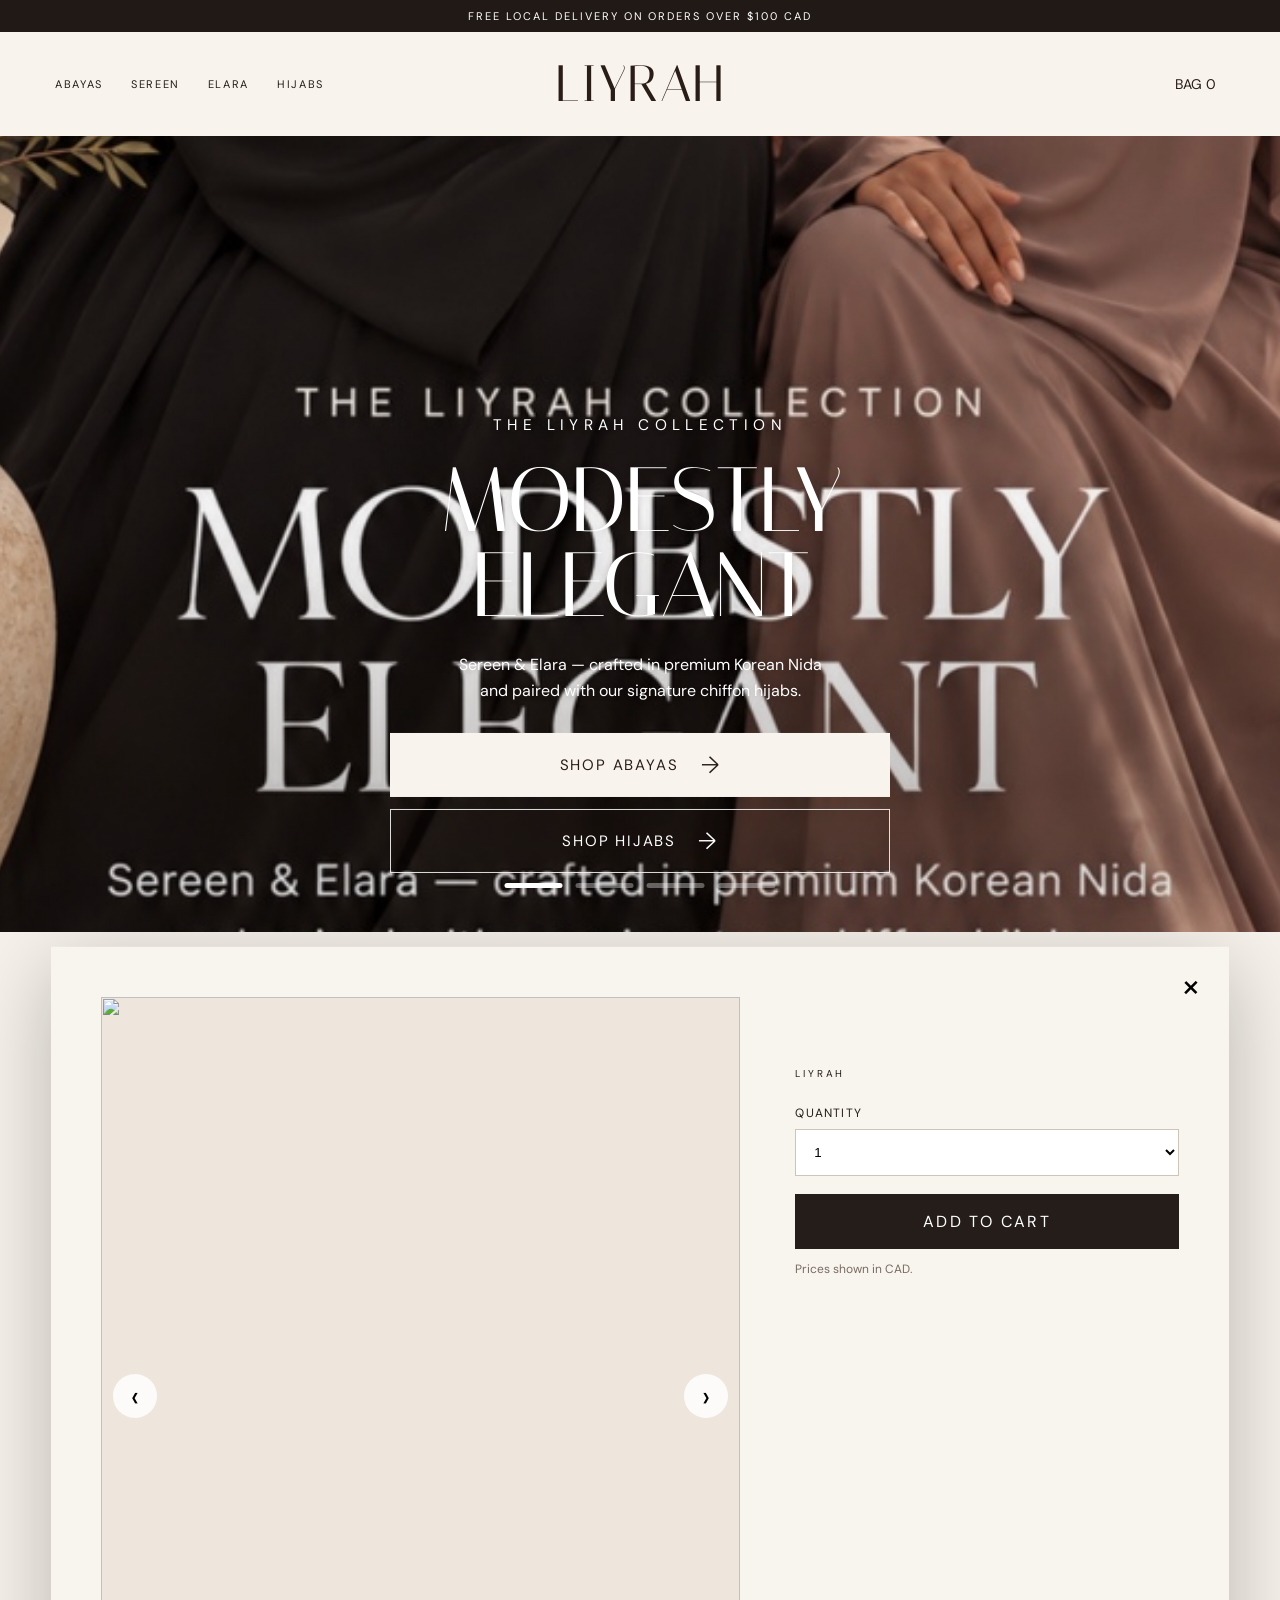
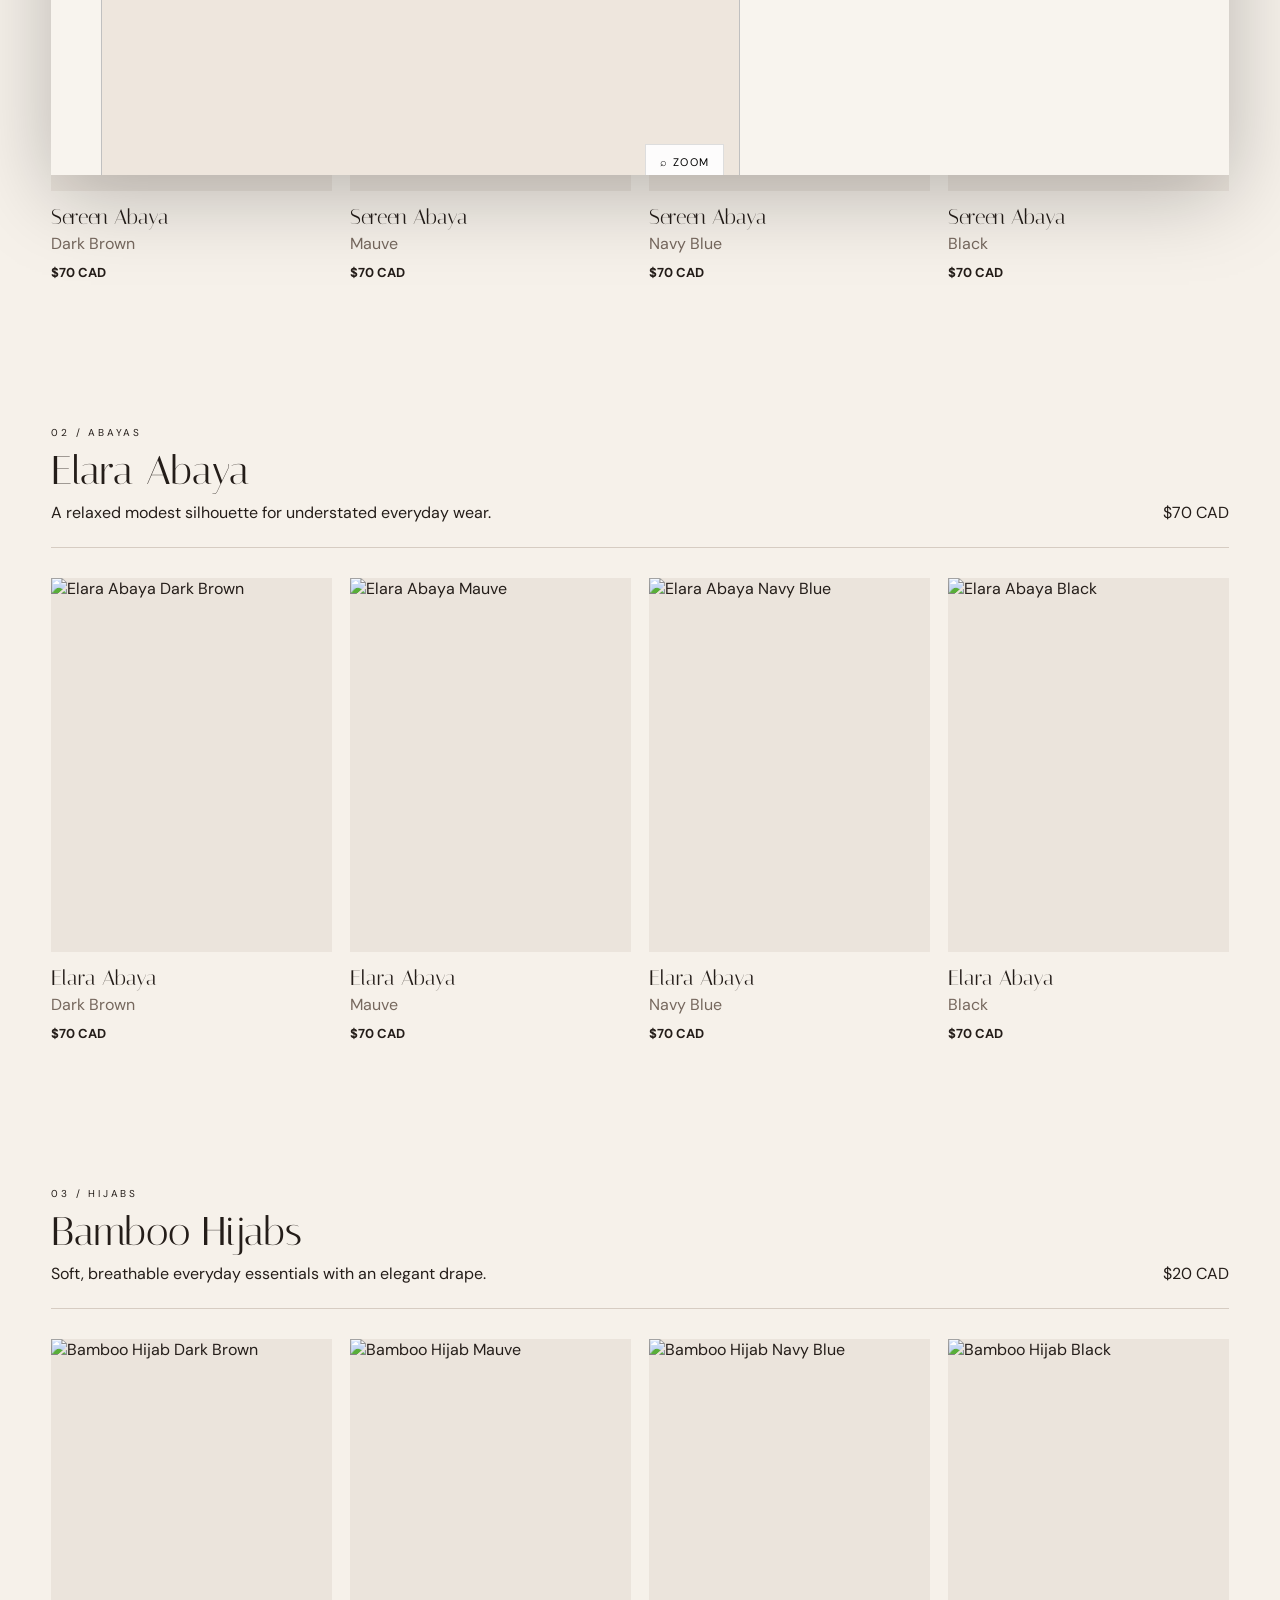
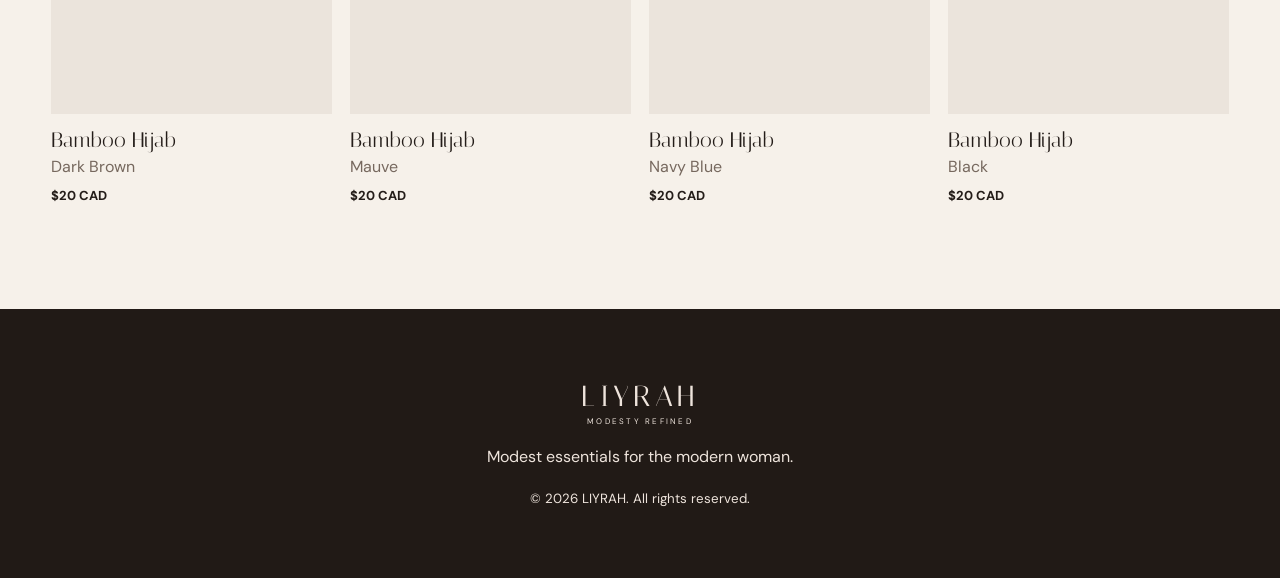
==== commit 877612b3: "Add files via upload" ====
--- a/index.html
+++ b/index.html
@@ -14,23 +14,30 @@
 <div class="announcement">FREE LOCAL DELIVERY ON ORDERS OVER $100 CAD</div>
 
 <header class="site-header">
-  <button class="icon menu-btn" id="menuBtn" aria-label="Open menu">☰</button>
-  <a class="logo" href="#home">LIYRAH<span>MODESTY REFINED</span></a>
+  <div class="header-left">
+    <button class="icon menu-btn" id="menuBtn" aria-label="Open menu"><span></span><span></span><span></span></button>
+    <button class="icon search-btn" aria-label="Search"></button>
+  </div>
+  <a class="logo" href="#home">LIYRAH</a>
   <nav id="nav">
-    <a href="#abayas">ABAYAS</a>
-    <a href="#sereen">SEREEN</a>
-    <a href="#elara">ELARA</a>
-    <a href="#hijabs">HIJABS</a>
+    <a href="#abayas">ABAYAS</a><a href="#sereen">SEREEN</a><a href="#elara">ELARA</a><a href="#hijabs">HIJABS</a>
   </nav>
-  <button class="icon bag-btn" id="bagBtn">BAG <span id="cartCount">0</span></button>
+  <div class="header-right">
+    <button class="icon account-btn" aria-label="Account"></button>
+    <button class="icon bag-icon" id="bagBtn" aria-label="Shopping bag"><span id="cartCount">0</span></button>
+  </div>
 </header>
 
 <section class="hero" id="home">
-  <img src="images/liyrah-hero.jpeg" alt="The Liyrah Collection" class="hero-image">
-  <div class="hero-links">
-    <a href="#abayas" aria-label="Shop abayas"></a>
-    <a href="#hijabs" aria-label="Shop hijabs"></a>
+  <div class="hero-photo" role="img" aria-label="Liyrah Sereen and Elara collection"></div>
+  <div class="hero-content">
+    <p>THE LIYRAH COLLECTION</p>
+    <h1>MODESTLY<br>ELEGANT</h1>
+    <div class="hero-sub">Sereen &amp; Elara — crafted in premium Korean Nida<br>and paired with our signature chiffon hijabs.</div>
+    <a class="hero-btn primary" href="#abayas">SHOP ABAYAS <span>→</span></a>
+    <a class="hero-btn secondary" href="#hijabs">SHOP HIJABS <span>→</span></a>
   </div>
+  <div class="hero-dots"><i class="active"></i><i></i><i></i><i></i></div>
 </section>
 
 <main>
--- a/styles.css
+++ b/styles.css
@@ -1,3 +1,68 @@
 *{box-sizing:border-box}html{scroll-behavior:smooth}body{margin:0;background:#f6f1ea;color:#241d19;font-family:"DM Sans",sans-serif}a{color:inherit;text-decoration:none}button{font:inherit}.announcement{background:#201915;color:#fff;text-align:center;padding:9px;font-size:11px;letter-spacing:.18em}.site-header{height:84px;padding:0 4vw;display:grid;grid-template-columns:1fr auto 1fr;align-items:center;background:#f6f1ea;position:sticky;top:0;z-index:30;border-bottom:1px solid #ded5cc}.logo{font-family:"Italiana",serif;font-size:29px;letter-spacing:.16em;text-align:center}.logo span{font-family:"DM Sans";font-size:8px;display:block;letter-spacing:.28em;margin-top:3px}.site-header nav{position:absolute;left:4vw;display:flex;gap:22px;font-size:11px;letter-spacing:.14em}.icon{border:0;background:none;cursor:pointer}.menu-btn{display:none}.bag-btn{justify-self:end}.hero{position:relative;background:#ddd;overflow:hidden}.hero-image{width:100%;height:auto;display:block;max-height:calc(100vh - 110px);object-fit:cover;object-position:center top}.hero-links{position:absolute;inset:0;pointer-events:none}.hero-links a{position:absolute;left:24%;width:52%;height:6%;pointer-events:auto}.hero-links a:first-child{top:69%}.hero-links a:last-child{top:76.5%}.intro{text-align:center;padding:85px 20px 60px}.eyebrow{font-size:10px;letter-spacing:.28em}.intro h1,.section-head h2,.product-info h2,.description h3{font-family:"Italiana",serif;font-weight:400}.intro h1{font-size:48px;margin:14px 0}.collection{padding:40px 4vw 90px}.section-head{display:flex;justify-content:space-between;align-items:end;border-bottom:1px solid #d6ccc2;padding-bottom:24px;margin-bottom:30px}.section-head h2{font-size:40px;margin:8px 0}.section-head p{margin:0}.product-grid{display:grid;grid-template-columns:repeat(4,1fr);gap:18px}.product-card{cursor:pointer;padding-bottom:14px;transition:transform .25s}.product-card:hover{transform:translateY(-4px)}.image-wrap{background:#ebe4dc;aspect-ratio:3/4;overflow:hidden;margin-bottom:14px}.image-wrap img{width:100%;height:100%;object-fit:cover}.product-card h3{font-family:"Italiana";font-size:21px;font-weight:400;margin:0 0 4px}.product-card p{margin:0 0 7px;color:#76685e}.product-card strong{font-size:13px}footer{text-align:center;padding:70px 20px;background:#211a16;color:#eee4dc}footer p{margin:20px 0}.modal-backdrop,.cart-overlay{position:fixed;inset:0;background:rgba(0,0,0,.48);z-index:60;opacity:0;pointer-events:none;transition:.25s}.modal-backdrop.open,.cart-overlay.open{opacity:1;pointer-events:auto}.product-modal{position:fixed;inset:4vh 4vw;background:#f8f4ee;z-index:70;overflow:auto;transform:translateY(110%);transition:.35s;padding:50px;box-shadow:0 20px 80px rgba(0,0,0,.25)}.product-modal.open{transform:none}.close-modal{position:absolute;right:22px;top:14px;background:none;border:0;font-size:36px;cursor:pointer}.detail-layout{display:grid;grid-template-columns:1.25fr .75fr;gap:55px}.main-photo{position:relative;background:#eee6dd;aspect-ratio:4/5;overflow:hidden}.main-photo>img{width:100%;height:100%;object-fit:contain;cursor:zoom-in}.zoom-hint{position:absolute;bottom:16px;right:16px;background:rgba(255,255,255,.9);border:1px solid #ddd;padding:10px 14px;cursor:pointer;font-size:11px;letter-spacing:.12em}.slide-arrow{position:absolute;top:50%;transform:translateY(-50%);z-index:2;width:44px;height:44px;border-radius:50%;border:0;background:rgba(255,255,255,.85);font-size:30px;cursor:pointer}.prev{left:12px}.next{right:12px}.thumbs{display:flex;gap:10px;margin-top:12px;overflow:auto}.thumbs button{border:1px solid transparent;padding:0;background:none;cursor:pointer}.thumbs button.active{border-color:#231c18}.thumbs img{width:72px;height:90px;object-fit:cover;display:block}.product-info{padding-top:60px}.product-info h2{font-size:48px;margin:15px 0 8px}.detail-color{font-size:16px}.detail-price{font-size:20px;margin:25px 0}.product-info label{display:block;font-size:12px;letter-spacing:.1em;text-transform:uppercase}.product-info select{display:block;width:100%;padding:14px;margin:8px 0 18px;background:white;border:1px solid #cfc4ba}.add-cart,.checkout{width:100%;padding:17px;border:0;background:#241d19;color:#fff;letter-spacing:.15em;cursor:pointer}.shipping-note{font-size:12px;color:#776b62}.description{border-top:1px solid #d6ccc2;margin-top:55px;padding:45px 0 20px;max-width:900px}.description h3{font-size:34px;margin:10px 0 20px}.description li{margin:8px 0}.zoom-view{position:fixed;inset:0;background:rgba(20,16,14,.96);z-index:100;display:none;align-items:center;justify-content:center;padding:30px;overflow:auto}.zoom-view.open{display:flex}.zoom-view img{max-width:none;width:auto;max-height:none;height:auto;min-width:min(1400px,140vw);cursor:zoom-out}.zoom-view button{position:fixed;right:25px;top:20px;color:#fff;background:none;border:0;font-size:42px;cursor:pointer;z-index:2}.cart-drawer{position:fixed;right:0;top:0;height:100%;width:min(430px,92vw);background:#f8f4ee;z-index:90;transform:translateX(105%);transition:.3s;padding:28px;display:flex;flex-direction:column}.cart-drawer.open{transform:none}.cart-head{display:flex;justify-content:space-between;align-items:center;border-bottom:1px solid #d6ccc2}.cart-head h2{font-family:"Italiana";font-size:32px}.cart-head button{border:0;background:none;font-size:32px;cursor:pointer}.cart-item{display:grid;grid-template-columns:65px 1fr auto;gap:12px;padding:16px 0;border-bottom:1px solid #ddd}.cart-item img{width:65px;height:80px;object-fit:cover;background:#eee}.cart-item p{margin:3px 0;font-size:12px}.cart-total{margin-top:auto;display:flex;justify-content:space-between;padding:20px 0;font-size:18px}.checkout{margin-bottom:8px}
 @media(max-width:850px){.site-header{height:70px}.site-header nav{display:none;position:absolute;top:70px;left:0;right:0;background:#f6f1ea;padding:22px;flex-direction:column}.site-header nav.open{display:flex}.menu-btn{display:block;justify-self:start}.hero-image{min-height:72vh;object-fit:cover}.hero-links a{left:18%;width:64%}.product-grid{grid-template-columns:repeat(2,1fr)}.detail-layout{grid-template-columns:1fr}.product-modal{inset:0;padding:48px 18px}.product-info{padding-top:0}.section-head h2{font-size:32px}.section-head{align-items:start}.zoom-view img{min-width:180vw}}
-@media(max-width:480px){.product-grid{gap:10px}.collection{padding-left:14px;padding-right:14px}.product-card h3{font-size:18px}.intro h1{font-size:40px}.hero-links a:first-child{top:68.5%}.hero-links a:last-child{top:76%}}+@media(max-width:480px){.product-grid{gap:10px}.collection{padding-left:14px;padding-right:14px}.product-card h3{font-size:18px}.intro h1{font-size:40px}.hero-links a:first-child{top:68.5%}.hero-links a:last-child{top:76%}}
+/* ===== Liyrah reference hero update ===== */
+.site-header{
+  height:104px;background:#f8f3ed;display:grid;grid-template-columns:1fr auto 1fr;
+  align-items:center;padding:0 clamp(24px,5vw,68px);position:relative;top:auto;border-bottom:0;z-index:40
+}
+.site-header .logo{
+  font-family:"Italiana",serif;font-size:clamp(38px,4vw,55px);letter-spacing:.035em;
+  line-height:1;color:#2a1d17;white-space:nowrap
+}
+.header-left,.header-right{display:flex;align-items:center;gap:28px}
+.header-right{justify-self:end}.header-left{justify-self:start}
+.site-header nav{display:none}
+.icon{width:34px;height:34px;padding:0;position:relative;color:#2a1d17}
+.menu-btn{display:flex!important;flex-direction:column;justify-content:center;gap:7px}
+.menu-btn span{display:block;width:30px;height:2px;background:#2a1d17}
+.search-btn:before{content:"";position:absolute;width:19px;height:19px;border:2px solid #2a1d17;border-radius:50%;left:3px;top:3px}
+.search-btn:after{content:"";position:absolute;width:11px;height:2px;background:#2a1d17;transform:rotate(45deg);left:20px;top:23px}
+.account-btn:before{content:"";position:absolute;width:12px;height:12px;border:2px solid #2a1d17;border-radius:50%;left:10px;top:1px}
+.account-btn:after{content:"";position:absolute;width:24px;height:14px;border:2px solid #2a1d17;border-bottom:0;border-radius:18px 18px 0 0;left:4px;top:19px}
+.bag-icon:before{content:"";position:absolute;width:23px;height:25px;border:2px solid #2a1d17;left:3px;top:7px}
+.bag-icon:after{content:"";position:absolute;width:10px;height:8px;border:2px solid #2a1d17;border-bottom:0;border-radius:10px 10px 0 0;left:10px;top:1px}
+.bag-icon #cartCount{position:absolute;right:-8px;top:-7px;background:#2a1d17;color:white;border-radius:50%;font-size:11px;line-height:22px;width:22px;height:22px;z-index:2}
+
+.hero{height:calc(100svh - 104px);min-height:720px;position:relative;overflow:hidden;background:#d7c1ae}
+.hero-photo{position:absolute;inset:0;background-image:url("images/hero-reference.jpeg");background-size:cover;background-position:center 46%}
+/* Crop away the reference screenshot's original header and black phone margins while retaining its model composition. */
+.hero-photo{transform:scale(1.22);transform-origin:center 45%}
+.hero:after{content:"";position:absolute;inset:0;background:linear-gradient(to bottom,rgba(20,12,8,.02) 20%,rgba(20,12,8,.05) 47%,rgba(20,12,8,.24) 82%,rgba(20,12,8,.05));pointer-events:none}
+.hero-content{position:absolute;z-index:3;left:50%;top:50%;transform:translate(-50%,-26%);width:min(720px,88%);text-align:center;color:white;text-shadow:0 1px 7px rgba(0,0,0,.12)}
+.hero-content>p{font-size:clamp(12px,1.2vw,17px);letter-spacing:.35em;margin:0 0 24px}
+.hero-content h1{font-family:"Italiana",serif;font-size:clamp(62px,7.1vw,104px);font-weight:400;line-height:.93;letter-spacing:-.02em;margin:0 0 24px}
+.hero-sub{font-size:clamp(14px,1.25vw,18px);line-height:1.65;margin:0 auto 28px}
+.hero-btn{width:min(500px,85%);height:64px;margin:12px auto 0;display:flex;align-items:center;justify-content:center;gap:22px;font-size:15px;letter-spacing:.12em;text-shadow:none}
+.hero-btn.primary{background:#f8f3ed;color:#2a1d17}
+.hero-btn.secondary{border:1px solid rgba(255,255,255,.85);color:white;background:rgba(40,25,18,.14)}
+.hero-btn span{font-size:24px;font-weight:300}
+.hero-dots{position:absolute;z-index:4;bottom:44px;left:50%;transform:translateX(-50%);display:flex;gap:13px}
+.hero-dots i{width:58px;height:5px;border-radius:5px;background:rgba(255,255,255,.34)}.hero-dots i.active{background:white}
+
+@media(min-width:851px){
+  .site-header nav{display:flex;position:absolute;left:55px;gap:28px;font-size:11px;letter-spacing:.15em}
+  .header-left{visibility:hidden}.account-btn{display:none}.bag-icon{width:auto;padding-left:45px}
+  .bag-icon:before,.bag-icon:after{display:none}
+  .bag-icon #cartCount{position:static;background:none;color:#2a1d17;width:auto;height:auto;font-size:0}
+  .bag-icon #cartCount:before{content:"BAG ";font-size:14px}.bag-icon #cartCount{font-size:14px}
+}
+@media(max-width:850px){
+  .site-header{height:102px;padding:0 24px}.site-header .logo{font-size:42px}
+  .header-left,.header-right{gap:20px}.hero{height:calc(100svh - 102px);min-height:680px}
+  .hero-photo{transform:scale(1.28);background-position:center 43%}
+  .hero-content{top:51%;transform:translate(-50%,-20%);width:92%}
+  .hero-content h1{font-size:clamp(57px,13vw,82px)}
+  .hero-content>p{font-size:11px;margin-bottom:18px}
+  .hero-sub{font-size:14px;line-height:1.55;max-width:530px}
+  .hero-btn{height:58px;max-width:440px}.hero-dots{bottom:28px}.hero-dots i{width:43px;height:4px}
+}
+@media(max-width:520px){
+  .site-header{height:82px;padding:0 16px}.site-header .logo{font-size:34px}
+  .header-left,.header-right{gap:12px}.icon{transform:scale(.82)}
+  .hero{height:calc(100svh - 82px);min-height:640px}
+  .hero-photo{transform:scale(1.34);background-position:center 43%}
+  .hero-content{top:52%;transform:translate(-50%,-15%)}
+  .hero-content h1{font-size:clamp(48px,14vw,66px);margin-bottom:18px}
+  .hero-sub{font-size:12px;margin-bottom:18px}.hero-btn{height:52px;font-size:12px}
+}
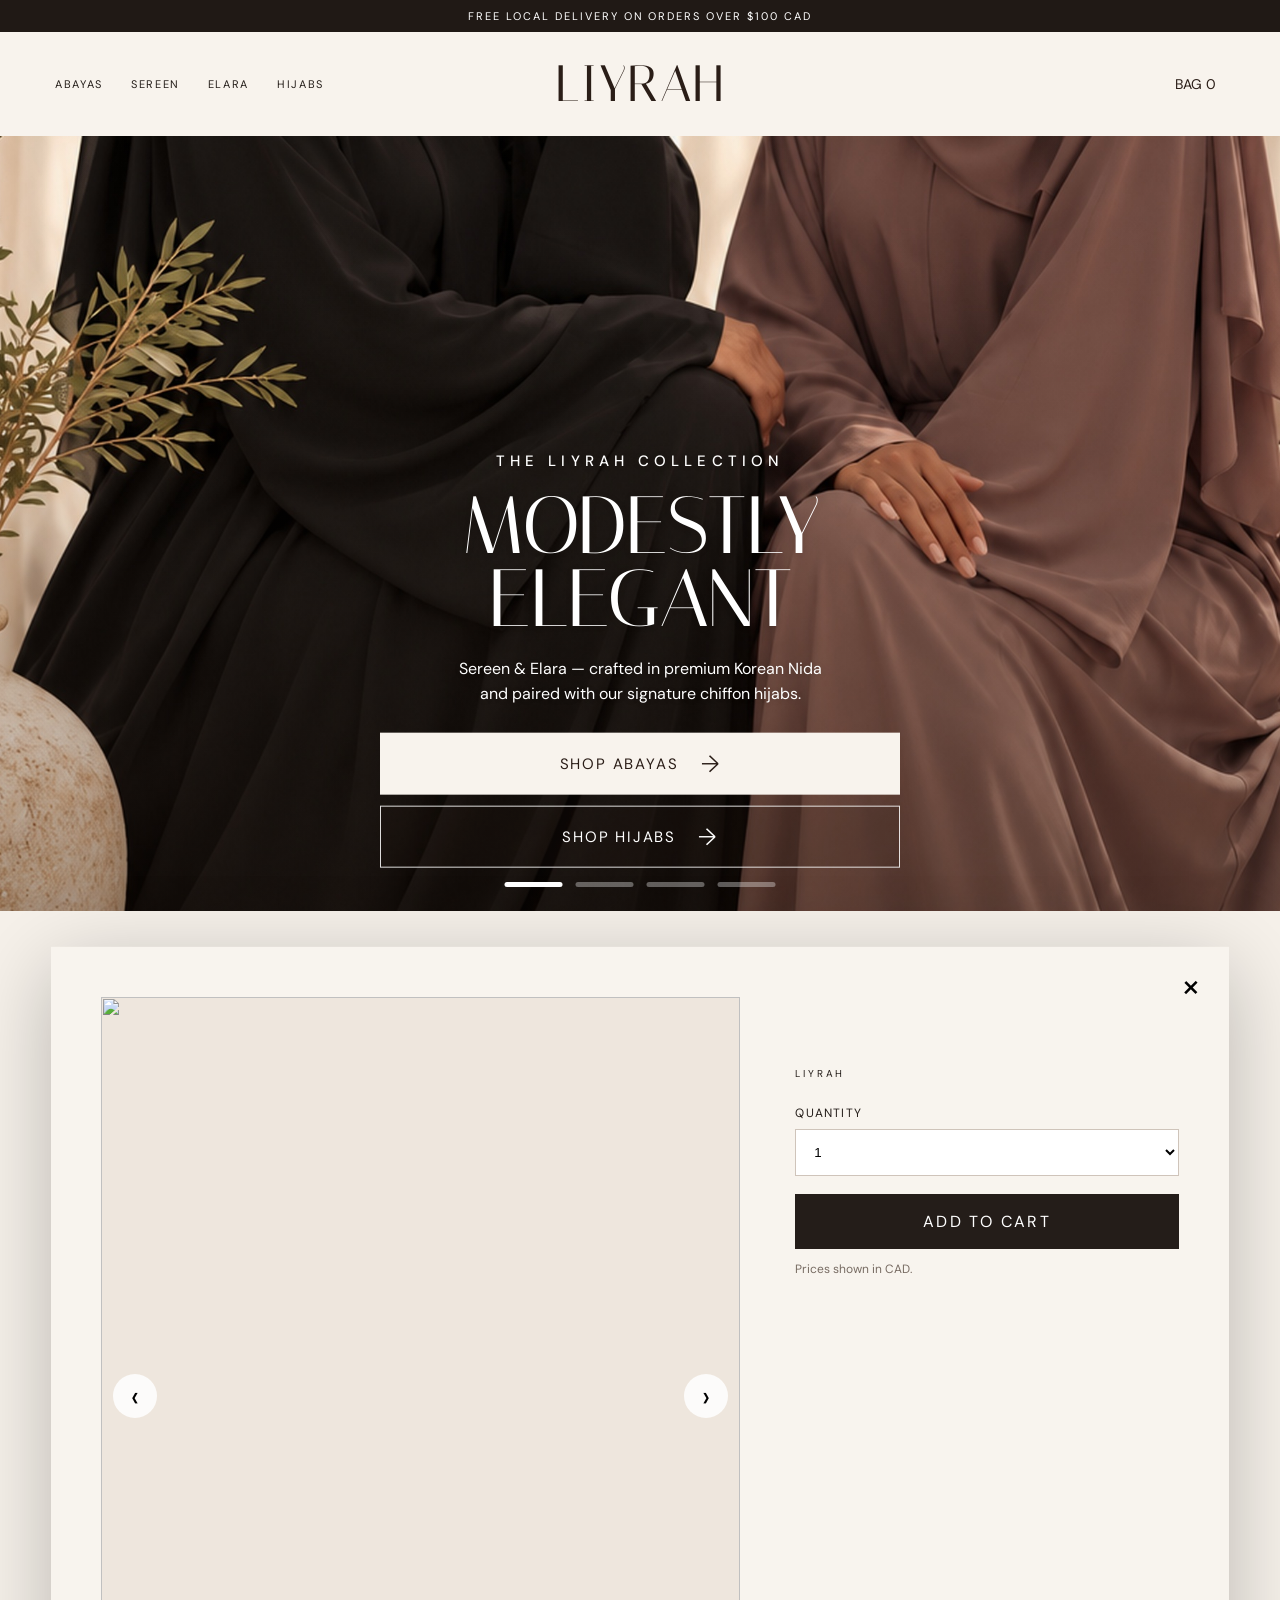
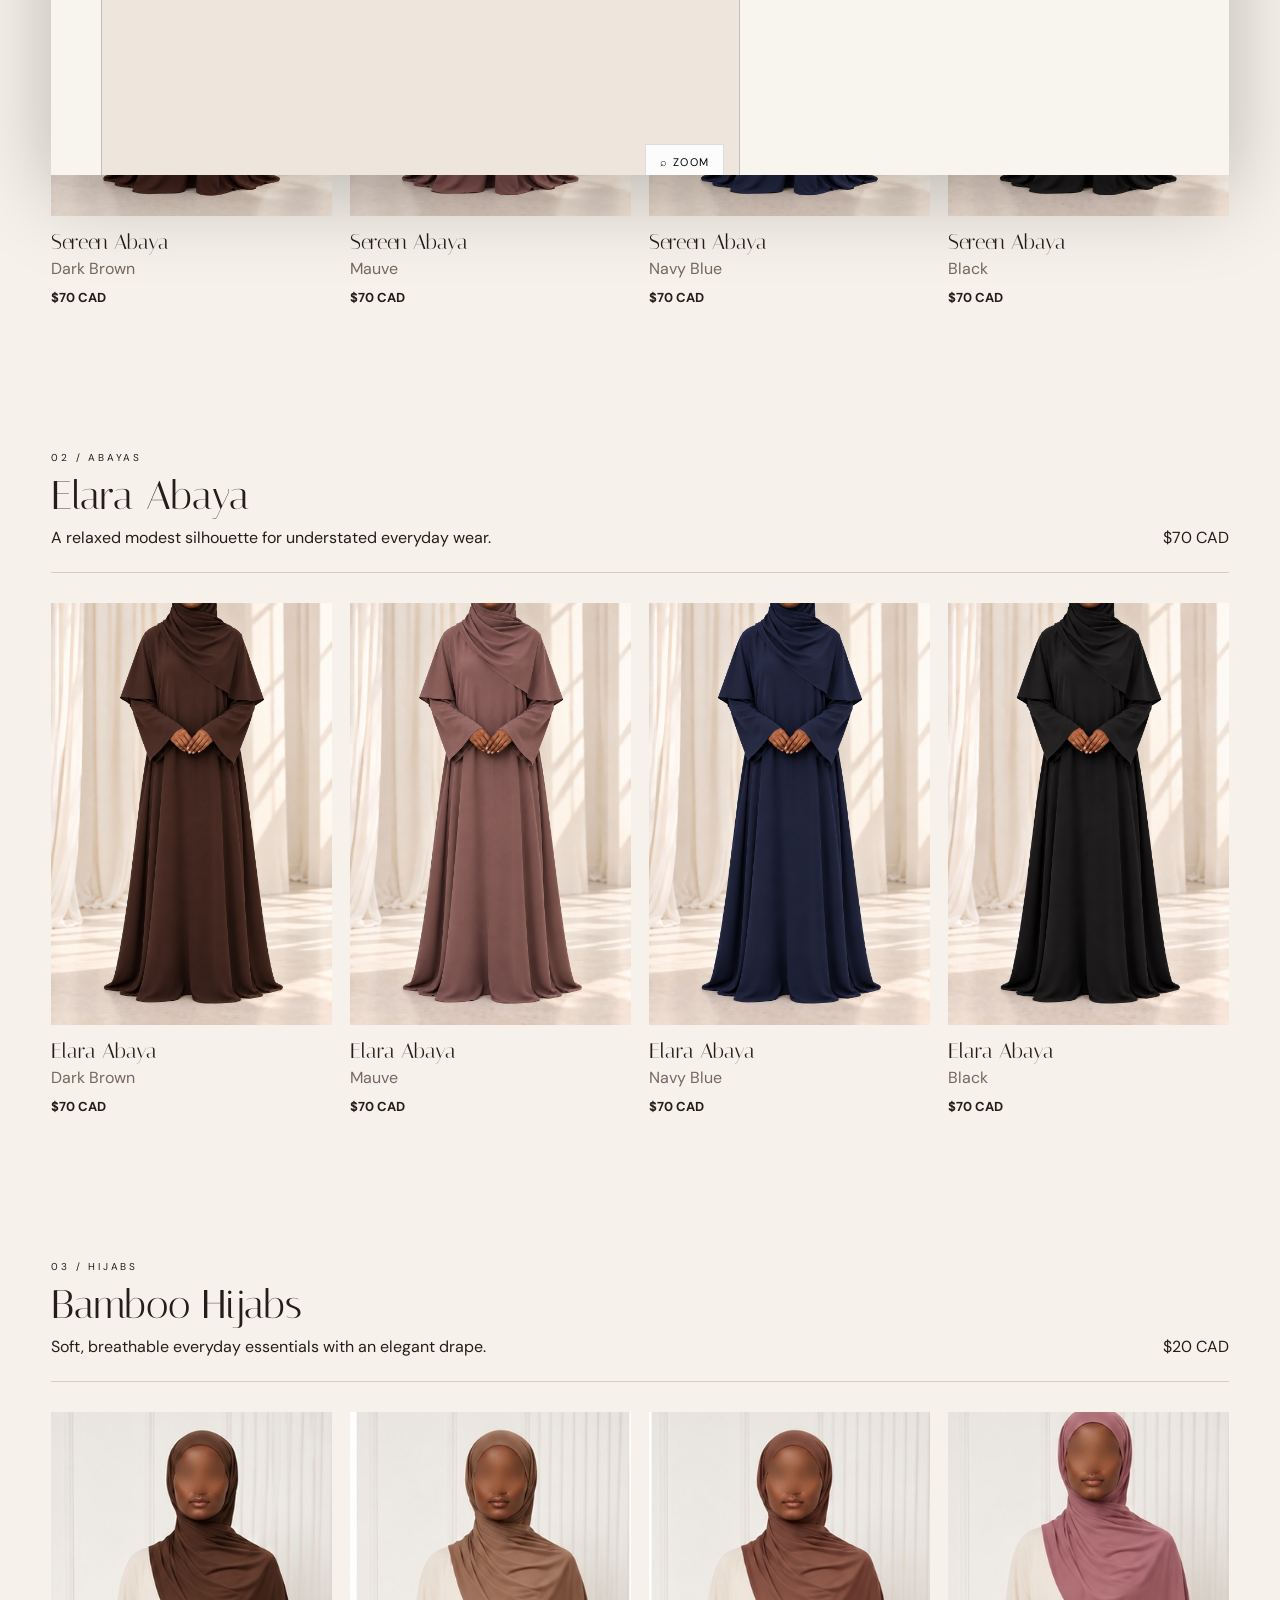
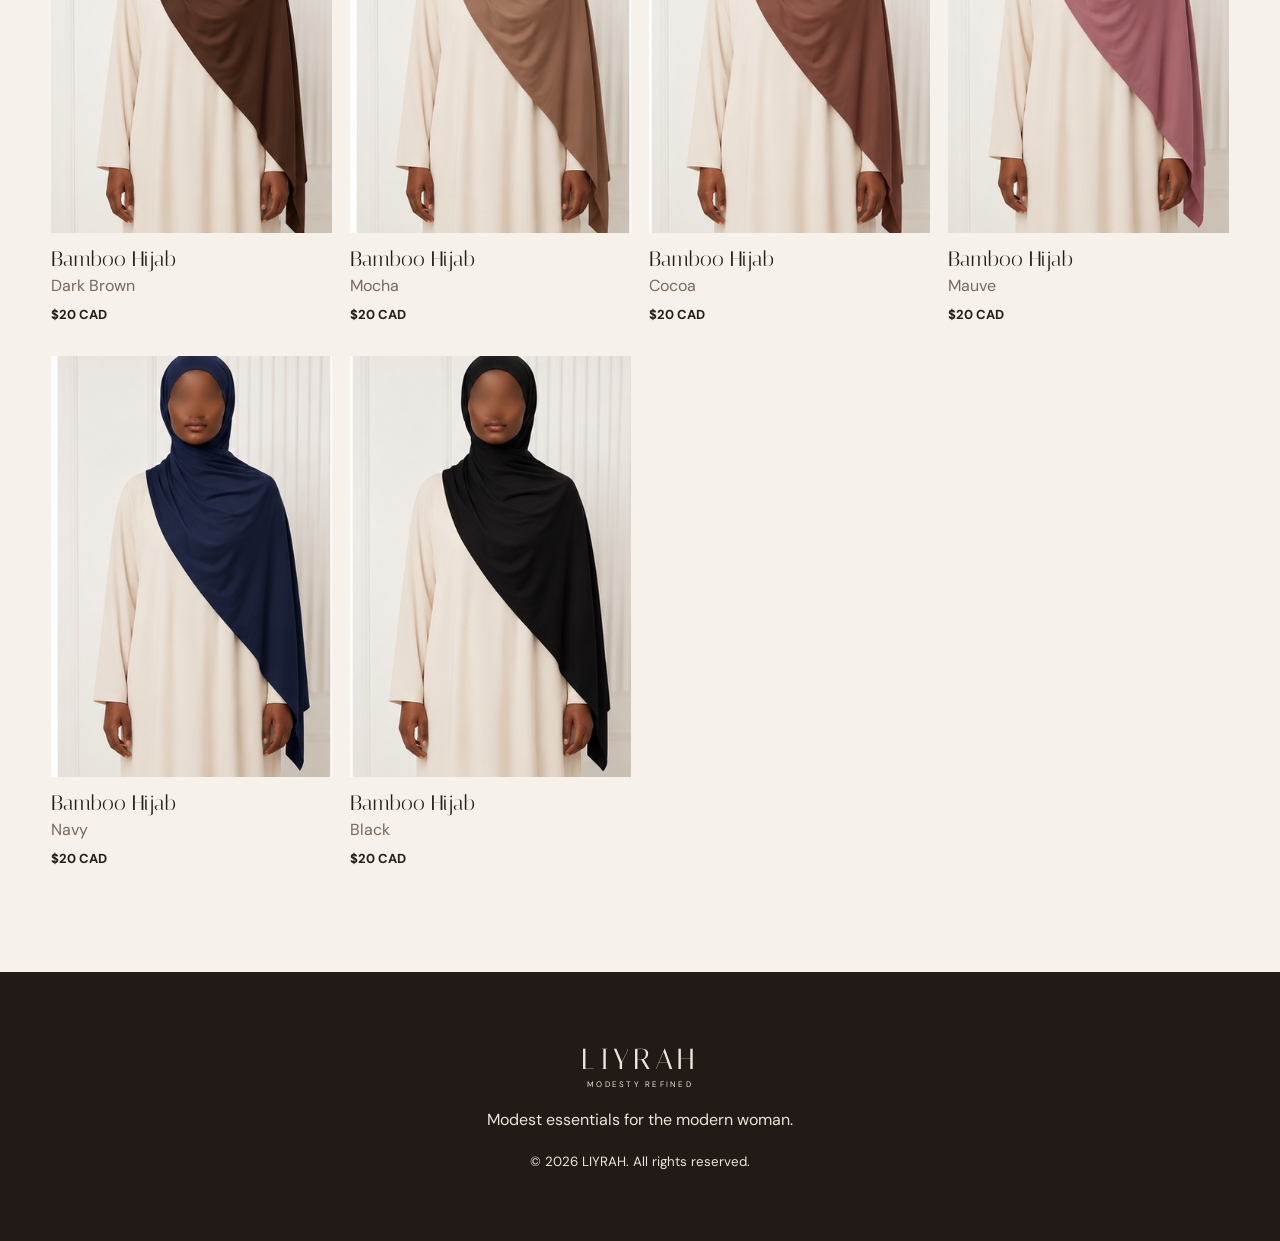
==== commit 323acb10: "Add files via upload" ====
--- a/index.html
+++ b/index.html
@@ -95,14 +95,20 @@
       <span>$20 CAD</span>
     </div>
     <div class="product-grid">
-      <article class="product-card" data-product="Bamboo Hijab" data-color="Dark Brown" data-price="20" data-image="images/hijab-brown.jpeg">
-        <div class="image-wrap"><img src="images/hijab-brown.jpeg" alt="Bamboo Hijab Dark Brown"></div><h3>Bamboo Hijab</h3><p>Dark Brown</p><strong>$20 CAD</strong>
+      <article class="product-card" data-product="Bamboo Hijab" data-color="Dark Brown" data-price="20" data-image="images/hijab-dark-brown.jpeg">
+        <div class="image-wrap"><img src="images/hijab-dark-brown.jpeg" alt="Bamboo Hijab Dark Brown"></div><h3>Bamboo Hijab</h3><p>Dark Brown</p><strong>$20 CAD</strong>
+      </article>
+      <article class="product-card" data-product="Bamboo Hijab" data-color="Mocha" data-price="20" data-image="images/hijab-mocha.jpeg">
+        <div class="image-wrap"><img src="images/hijab-mocha.jpeg" alt="Bamboo Hijab Mocha"></div><h3>Bamboo Hijab</h3><p>Mocha</p><strong>$20 CAD</strong>
+      </article>
+      <article class="product-card" data-product="Bamboo Hijab" data-color="Cocoa" data-price="20" data-image="images/hijab-cocoa.jpeg">
+        <div class="image-wrap"><img src="images/hijab-cocoa.jpeg" alt="Bamboo Hijab Cocoa"></div><h3>Bamboo Hijab</h3><p>Cocoa</p><strong>$20 CAD</strong>
       </article>
       <article class="product-card" data-product="Bamboo Hijab" data-color="Mauve" data-price="20" data-image="images/hijab-mauve.jpeg">
         <div class="image-wrap"><img src="images/hijab-mauve.jpeg" alt="Bamboo Hijab Mauve"></div><h3>Bamboo Hijab</h3><p>Mauve</p><strong>$20 CAD</strong>
       </article>
-      <article class="product-card" data-product="Bamboo Hijab" data-color="Navy Blue" data-price="20" data-image="images/hijab-navy.jpeg">
-        <div class="image-wrap"><img src="images/hijab-navy.jpeg" alt="Bamboo Hijab Navy Blue"></div><h3>Bamboo Hijab</h3><p>Navy Blue</p><strong>$20 CAD</strong>
+      <article class="product-card" data-product="Bamboo Hijab" data-color="Navy" data-price="20" data-image="images/hijab-navy.jpeg">
+        <div class="image-wrap"><img src="images/hijab-navy.jpeg" alt="Bamboo Hijab Navy"></div><h3>Bamboo Hijab</h3><p>Navy</p><strong>$20 CAD</strong>
       </article>
       <article class="product-card" data-product="Bamboo Hijab" data-color="Black" data-price="20" data-image="images/hijab-black.jpeg">
         <div class="image-wrap"><img src="images/hijab-black.jpeg" alt="Bamboo Hijab Black"></div><h3>Bamboo Hijab</h3><p>Black</p><strong>$20 CAD</strong>
--- a/styles.css
+++ b/styles.css
@@ -66,3 +66,44 @@
   .hero-content h1{font-size:clamp(48px,14vw,66px);margin-bottom:18px}
   .hero-sub{font-size:12px;margin-bottom:18px}.hero-btn{height:52px;font-size:12px}
 }
+
+/* ===== FINAL CLEAN DESKTOP HERO ===== */
+.hero{
+  height:min(820px,calc(100vh - 125px));
+  min-height:620px;
+  position:relative;
+  overflow:hidden;
+  background:#c8aa96;
+}
+.hero-photo{
+  position:absolute;inset:0;
+  background:url("images/hero-desktop.jpg") center center/cover no-repeat;
+  transform:none !important;
+}
+.hero:after{
+  content:"";position:absolute;inset:0;
+  background:linear-gradient(to bottom,rgba(20,12,8,.02) 10%,rgba(20,12,8,.08) 42%,rgba(20,12,8,.32) 100%);
+  pointer-events:none
+}
+.hero-content{
+  position:absolute;z-index:3;left:50%;top:54%;
+  transform:translate(-50%,-25%);
+  width:min(760px,90%);text-align:center;color:#fff;
+}
+.hero-content>p{font-size:15px;letter-spacing:.34em;margin:0 0 18px;font-weight:500}
+.hero-content h1{
+  font-family:"Italiana",serif;font-size:clamp(64px,6.3vw,100px);
+  line-height:.91;font-weight:400;letter-spacing:-.015em;margin:0 0 22px;
+}
+.hero-sub{font-size:16px;line-height:1.55;margin:0 auto 26px;max-width:620px}
+.hero-btn{width:min(520px,82%);height:62px;margin:11px auto 0}
+.hero-dots{bottom:24px}
+.product-card .image-wrap img{display:block;width:100%;height:100%;object-fit:cover;object-position:center top}
+@media(max-width:850px){
+ .hero{height:calc(100svh - 102px);min-height:700px}
+ .hero-photo{background-position:center center;transform:none!important}
+ .hero-content{top:53%;transform:translate(-50%,-12%)}
+ .hero-content h1{font-size:clamp(54px,13vw,78px)}
+}
+
+.product-card .image-wrap{aspect-ratio:2/3;overflow:hidden;background:#f4eee7}.product-card .image-wrap img{width:100%;height:100%;object-fit:cover;object-position:center top}
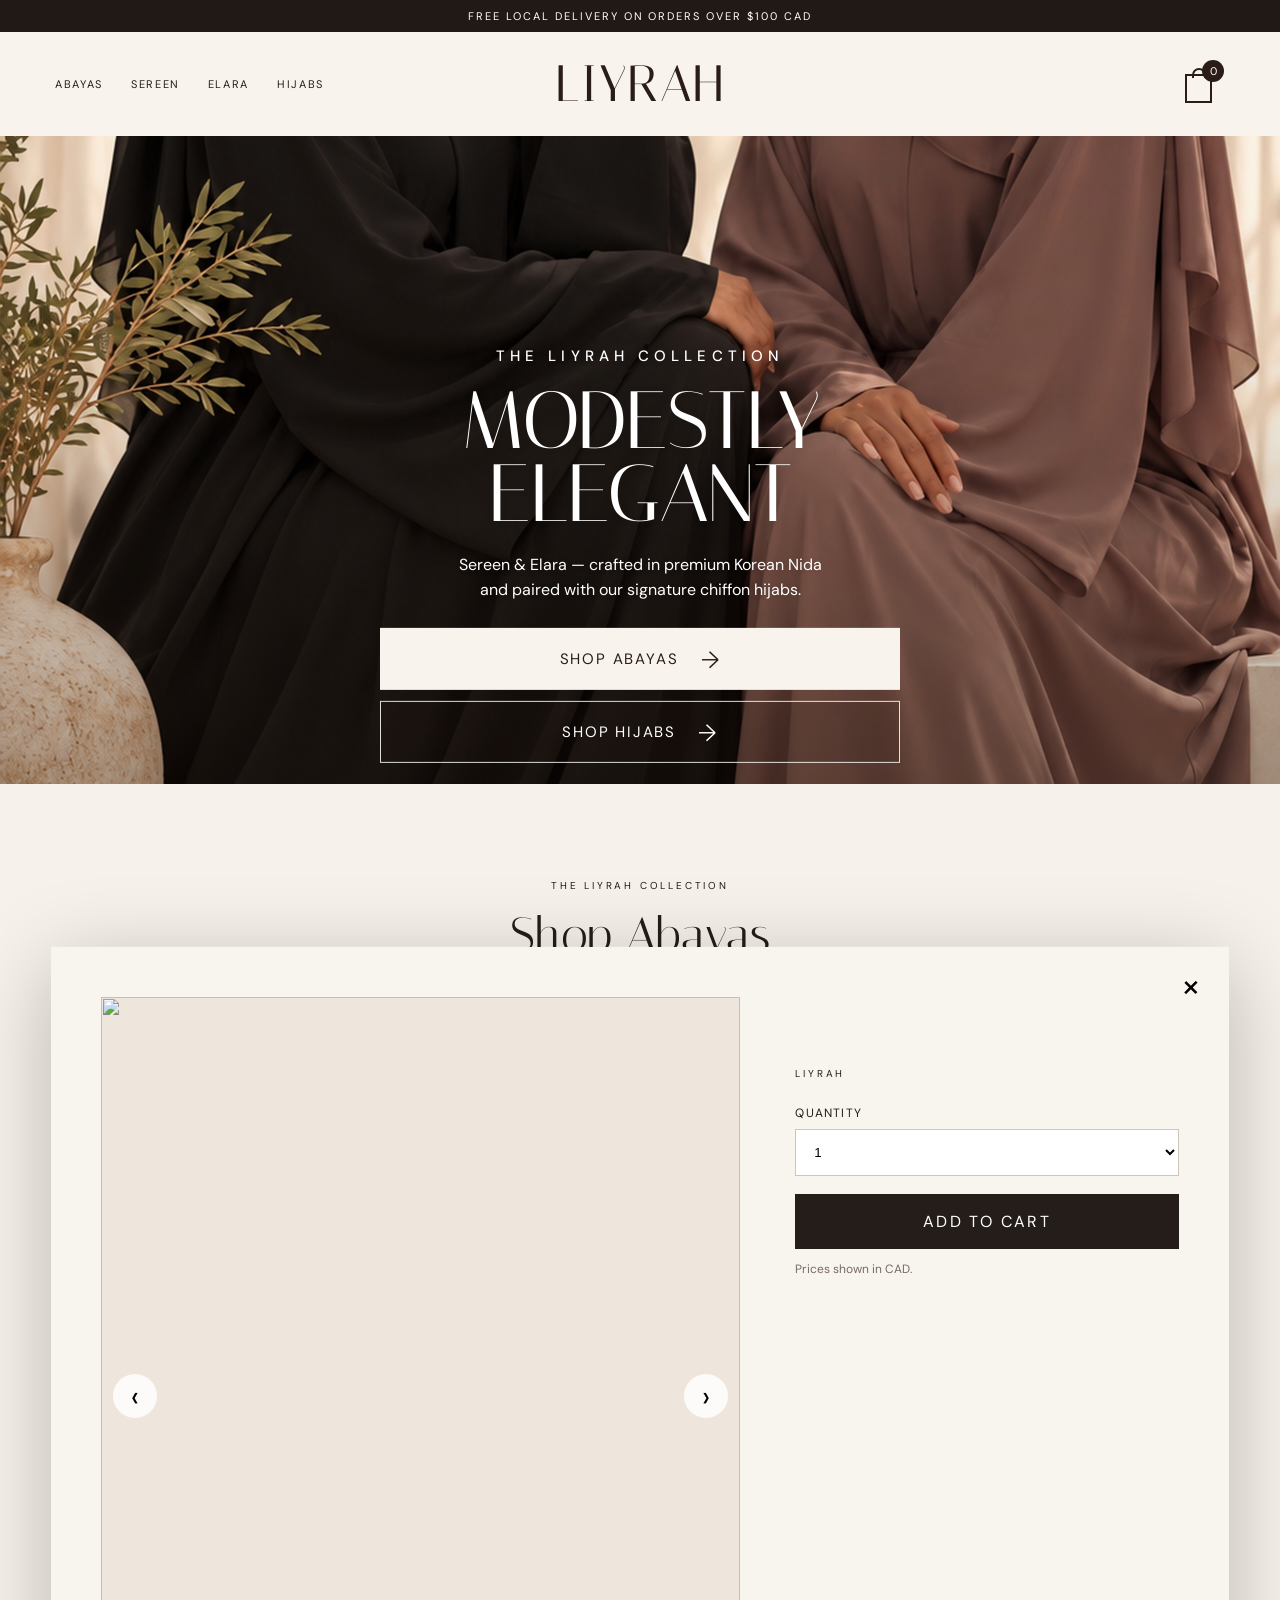
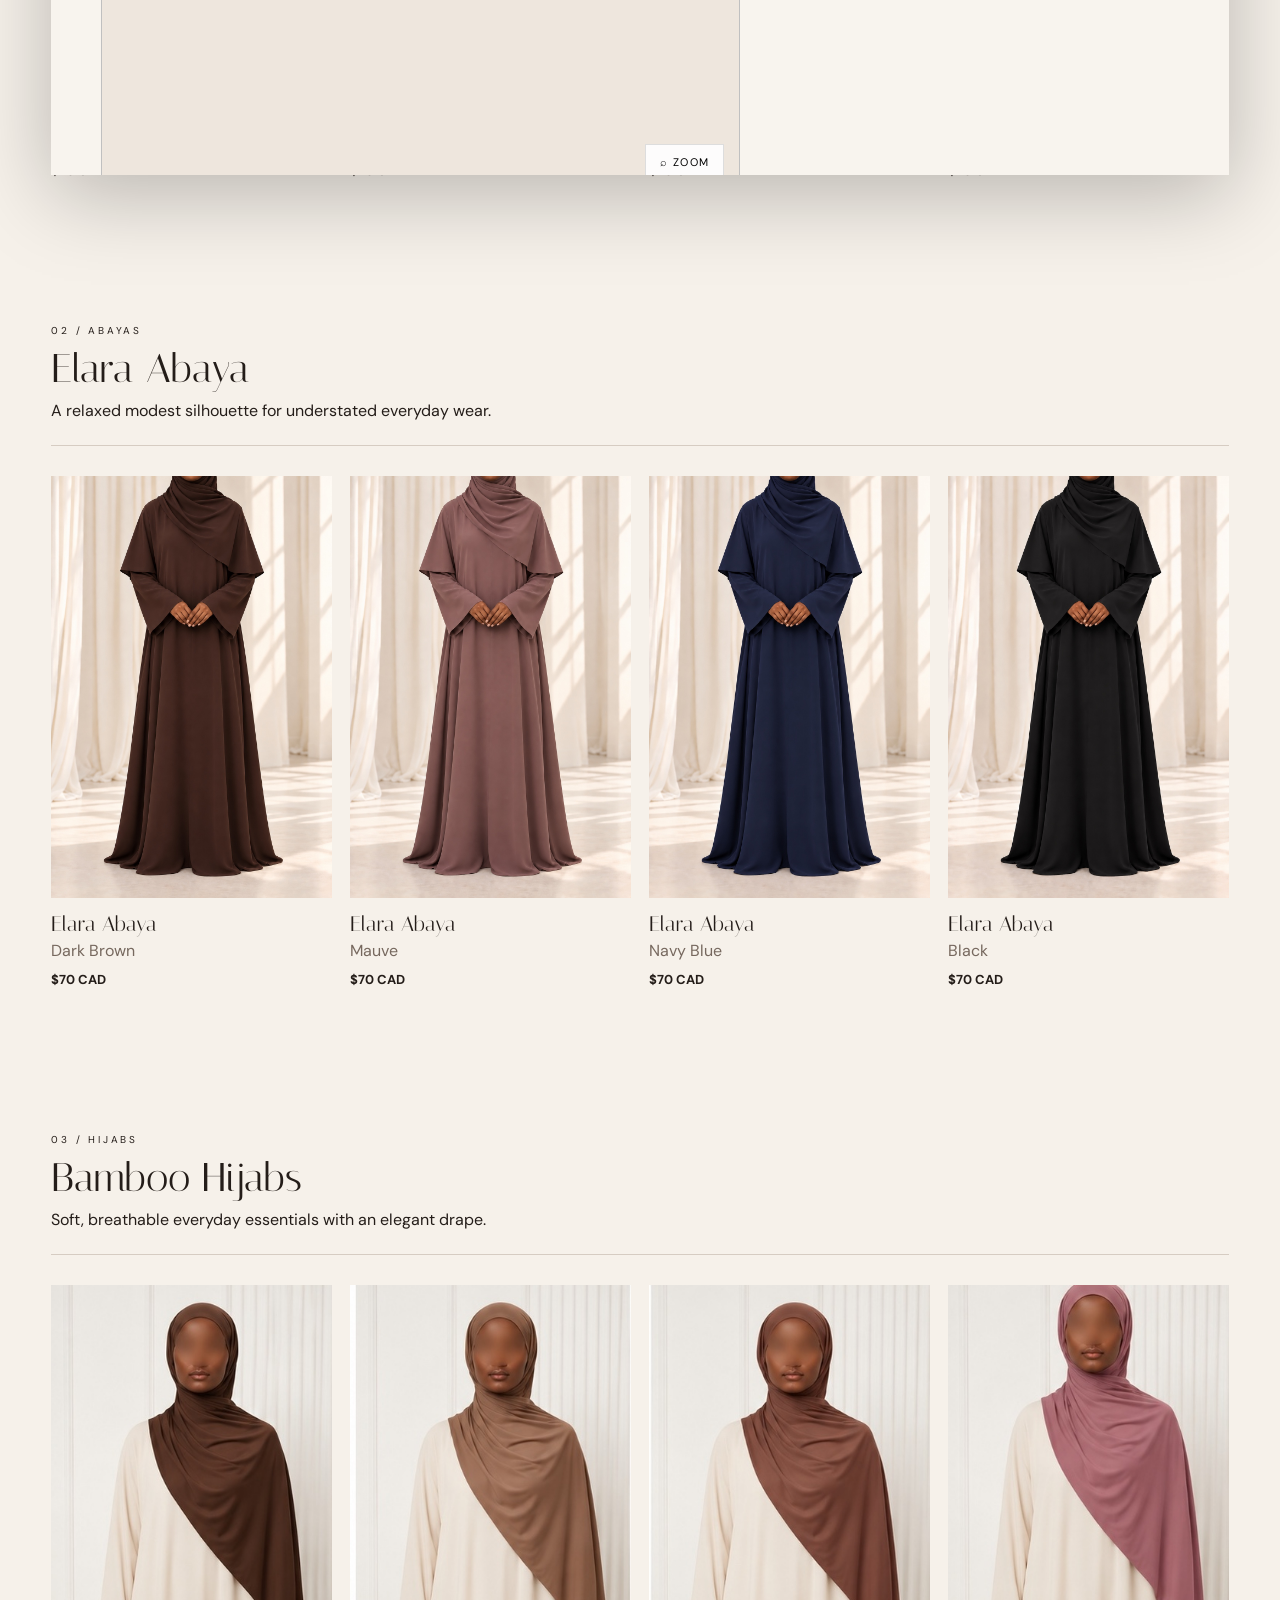
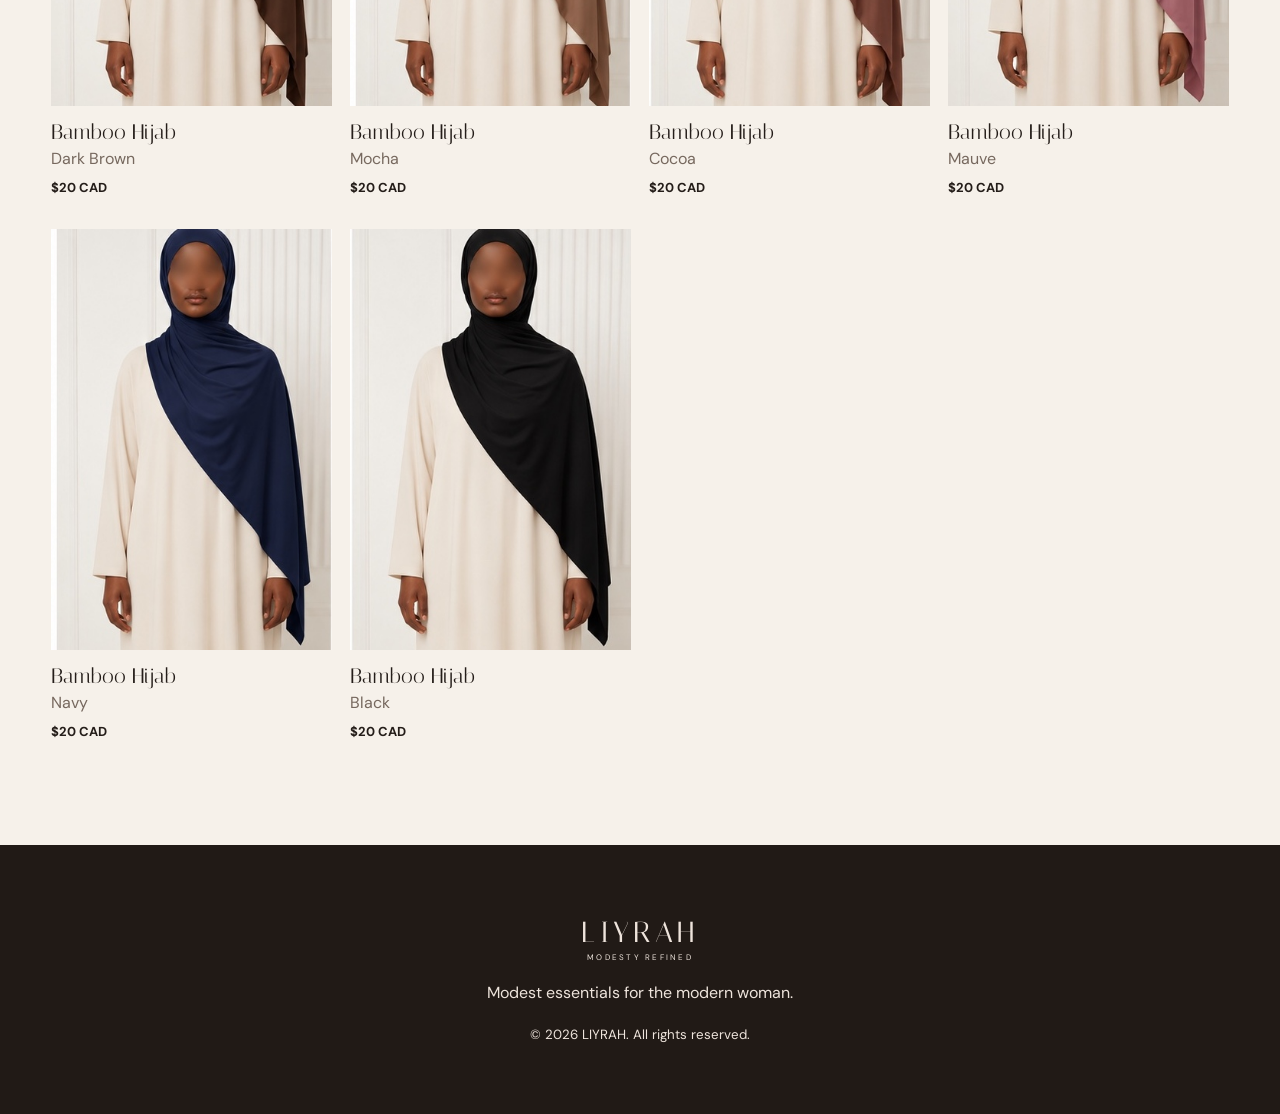
==== commit 3b0b5d60: "Add files via upload" ====
--- a/index.html
+++ b/index.html
@@ -15,8 +15,6 @@
 
 <header class="site-header">
   <div class="header-left">
-    <button class="icon menu-btn" id="menuBtn" aria-label="Open menu"><span></span><span></span><span></span></button>
-    <button class="icon search-btn" aria-label="Search"></button>
   </div>
   <a class="logo" href="#home">LIYRAH</a>
   <nav id="nav">
--- a/styles.css
+++ b/styles.css
@@ -107,3 +107,56 @@
 }
 
 .product-card .image-wrap{aspect-ratio:2/3;overflow:hidden;background:#f4eee7}.product-card .image-wrap img{width:100%;height:100%;object-fit:cover;object-position:center top}
+/* ===== Oct 2026 responsive hero + product detail refinements ===== */
+.section-head > span{display:none!important}
+
+/* Desktop/laptop: wider cinematic hero */
+@media (min-width:851px){
+  .hero{height:clamp(620px,72vh,790px);min-height:0}
+  .hero-photo{background-size:cover;background-position:center 46%;transform:none!important}
+  .hero-content{top:52%;transform:translate(-50%,-20%)}
+}
+
+/* Phones/tablets: portrait-style framing and tighter content so nothing spills below hero */
+@media (max-width:850px){
+  .hero{height:calc(100svh - 102px);min-height:640px;max-height:900px}
+  .hero-photo{background-size:auto 100%;background-position:center center;background-repeat:no-repeat;transform:none!important;background-color:#b49582}
+  .hero-content{top:49%;transform:translate(-50%,-8%);width:92%}
+  .hero-content>p{font-size:11px;letter-spacing:.31em;margin-bottom:16px}
+  .hero-content h1{font-size:clamp(50px,13vw,76px);margin-bottom:17px}
+  .hero-sub{font-size:13px;line-height:1.5;margin-bottom:17px}
+  .hero-btn{height:54px;margin-top:9px}
+  .hero-dots{bottom:18px}
+}
+@media (max-width:520px){
+  .hero{height:calc(100svh - 82px);min-height:610px}
+  .hero-photo{background-size:auto 100%;background-position:center center}
+  .hero-content{top:48%;transform:translate(-50%,-4%)}
+  .hero-content h1{font-size:clamp(46px,14vw,64px)}
+  .hero-sub{font-size:12px;line-height:1.45;max-width:350px}
+  .hero-btn{height:50px;width:82%}
+}
+
+.description{max-width:1000px}
+.description p{line-height:1.7}
+.description ul{padding-left:20px;line-height:1.55}
+.description h4{font-size:13px;letter-spacing:.14em;text-transform:uppercase;margin:28px 0 10px}
+
+/* Final hero/header refinements */
+.hero-dots{display:none!important}
+.hero-content{top:44%!important;transform:translate(-50%,-18%)!important}
+@media (max-width:760px){
+  .hero-content{top:45%!important;transform:translate(-50%,-16%)!important}
+}
+@media (max-width:430px){
+  .hero-content{top:43%!important;transform:translate(-50%,-12%)!important}
+}
+/* Always show the cart as an icon, including laptop/desktop */
+@media (min-width:761px){
+  .header-left{visibility:visible}
+  .bag-icon{width:34px!important;padding-left:0!important}
+  .bag-icon:before{display:block!important}
+  .bag-icon:after{display:block!important}
+  .bag-icon #cartCount{position:absolute!important;right:-8px!important;top:-7px!important;background:#2a1d17!important;color:#fff!important;border-radius:50%!important;font-size:11px!important;line-height:22px!important;width:22px!important;height:22px!important}
+  .bag-icon #cartCount:before{content:none!important}
+}
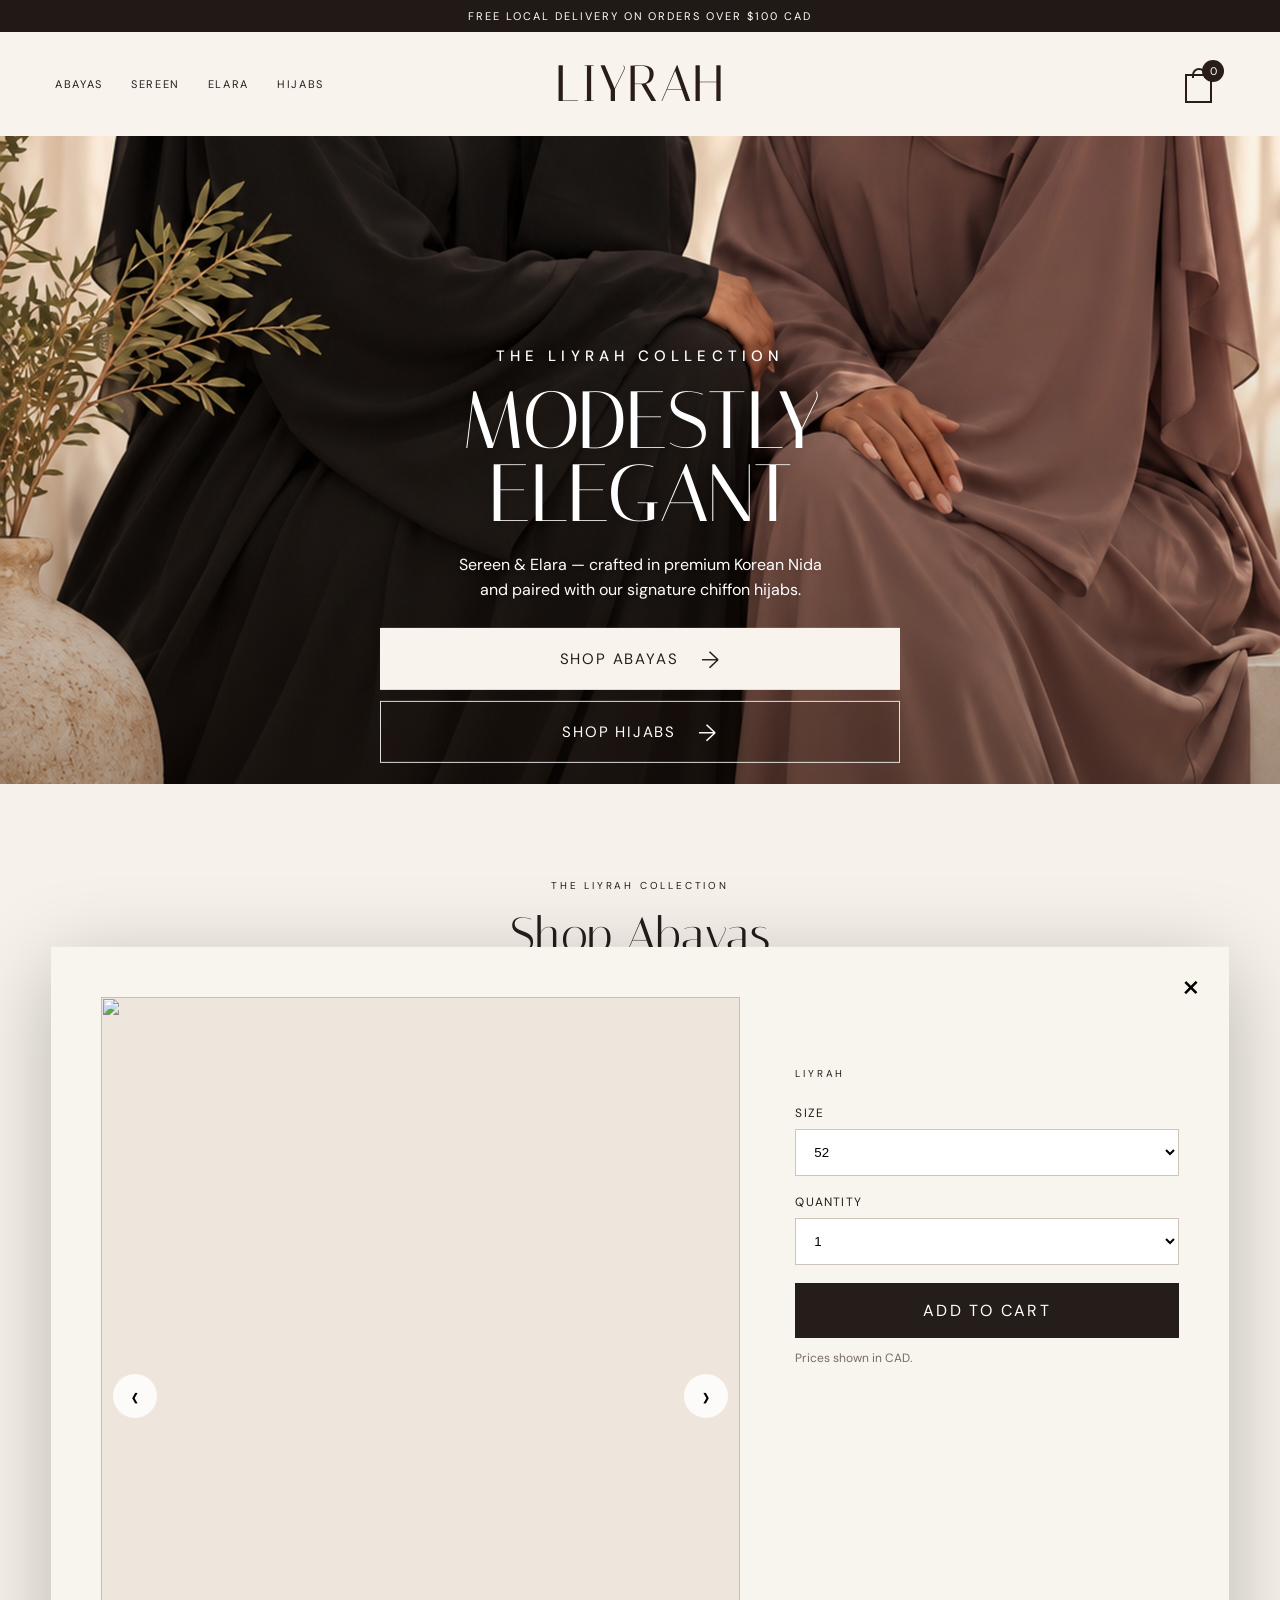
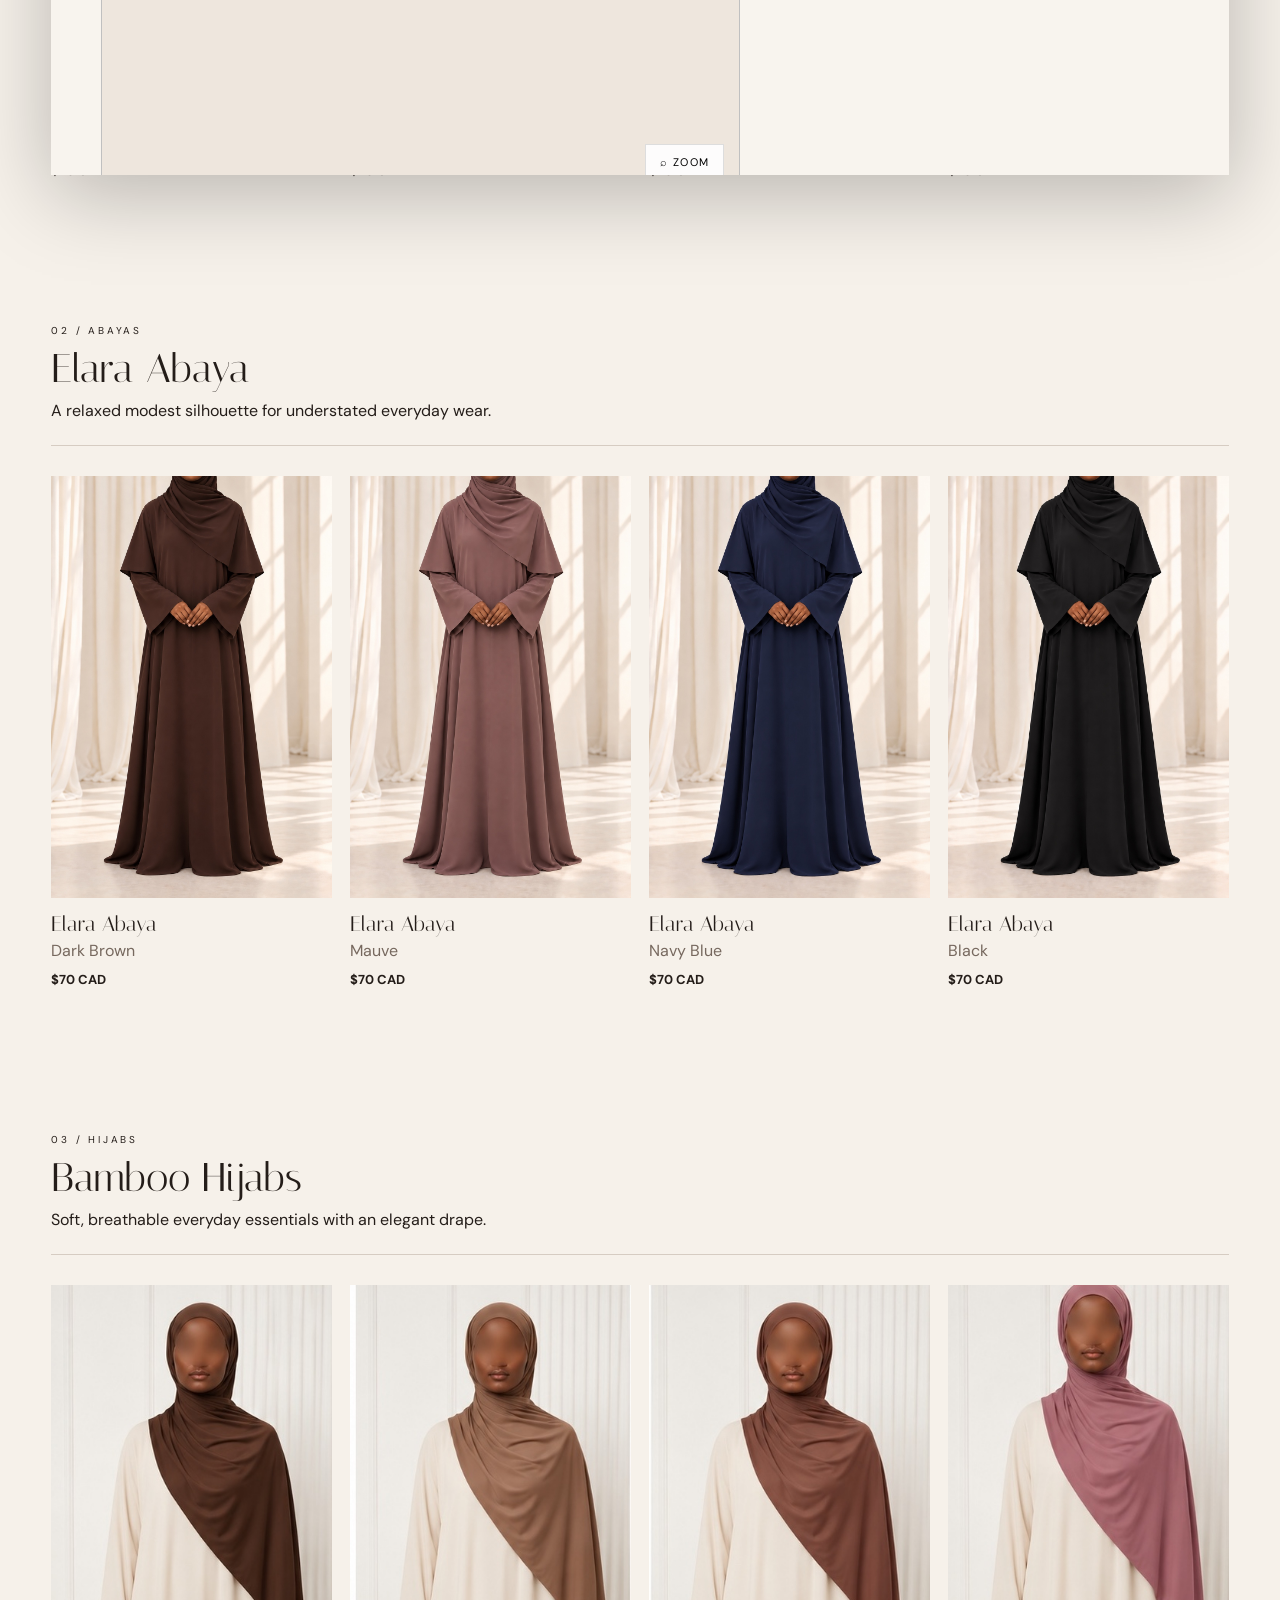
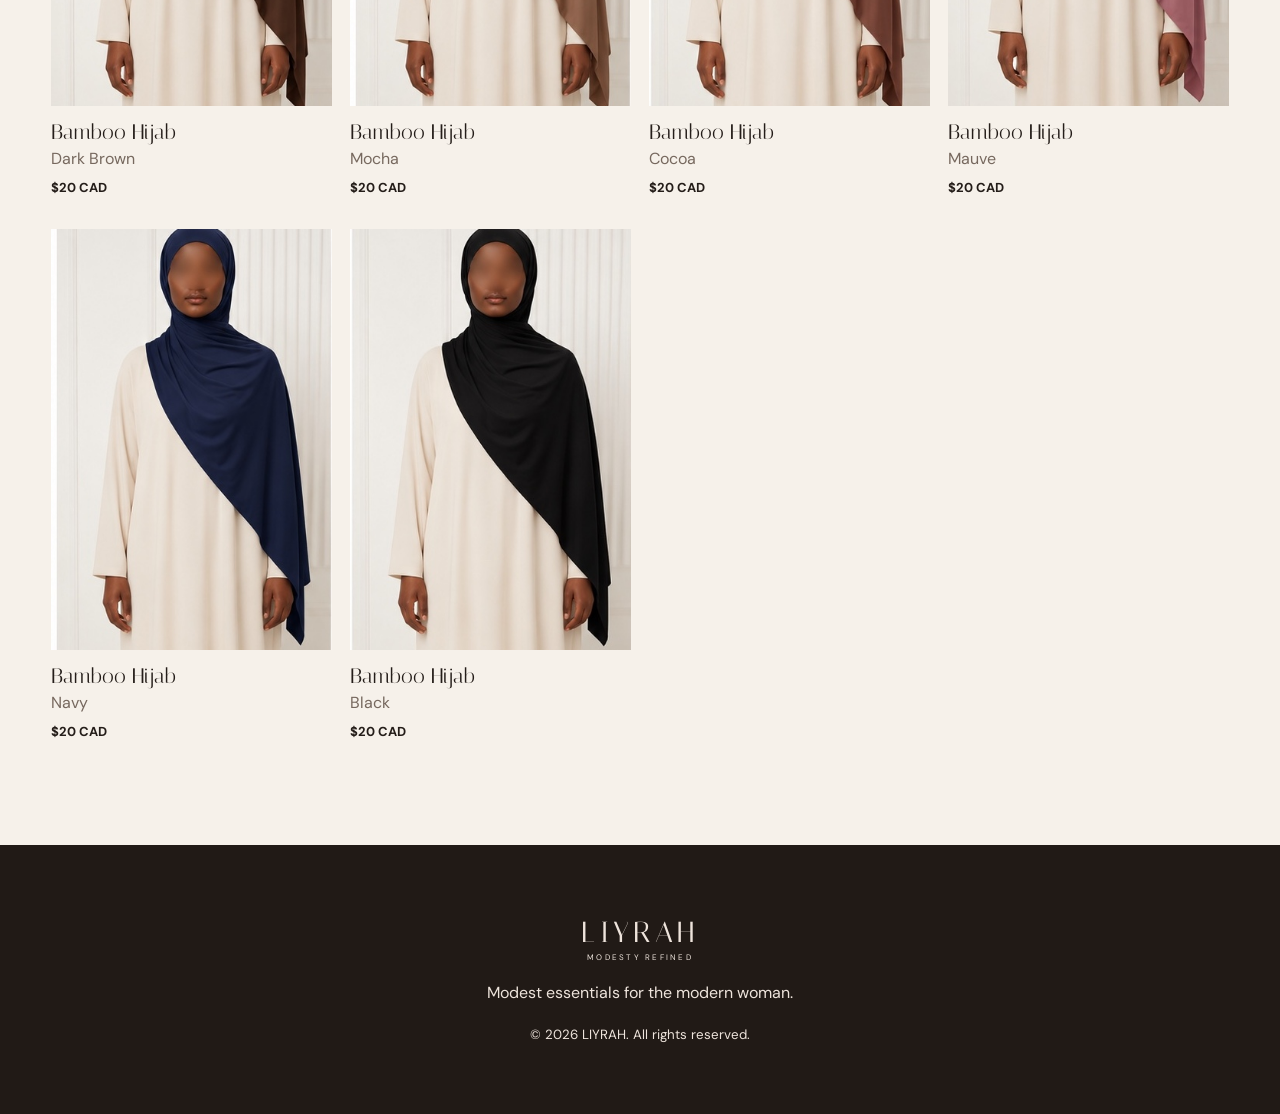
==== commit bec6194a: "Add files via upload" ====
--- a/index.html
+++ b/index.html
@@ -136,6 +136,9 @@
       <h2 id="detailName"></h2>
       <p class="detail-color" id="detailColor"></p>
       <p class="detail-price" id="detailPrice"></p>
+      <label id="sizeLabel">Size
+        <select id="size"><option value="52">52</option><option value="54">54</option><option value="56">56</option></select>
+      </label>
       <label>Quantity
         <select id="quantity"><option>1</option><option>2</option><option>3</option><option>4</option></select>
       </label>
@@ -162,7 +165,8 @@
   <div class="cart-head"><h2>Your Cart</h2><button id="closeCart">×</button></div>
   <div id="cartItems"></div>
   <div class="cart-total">Total <strong id="cartTotal">$0 CAD</strong></div>
-  <button class="checkout">CHECKOUT</button>
+  <button class="checkout" id="checkoutBtn">CHECKOUT</button>
+  <p id="checkoutError" style="display:none;margin-top:12px;font-size:13px;line-height:1.4"></p>
 </aside>
 
 <script src="script.js"></script>
